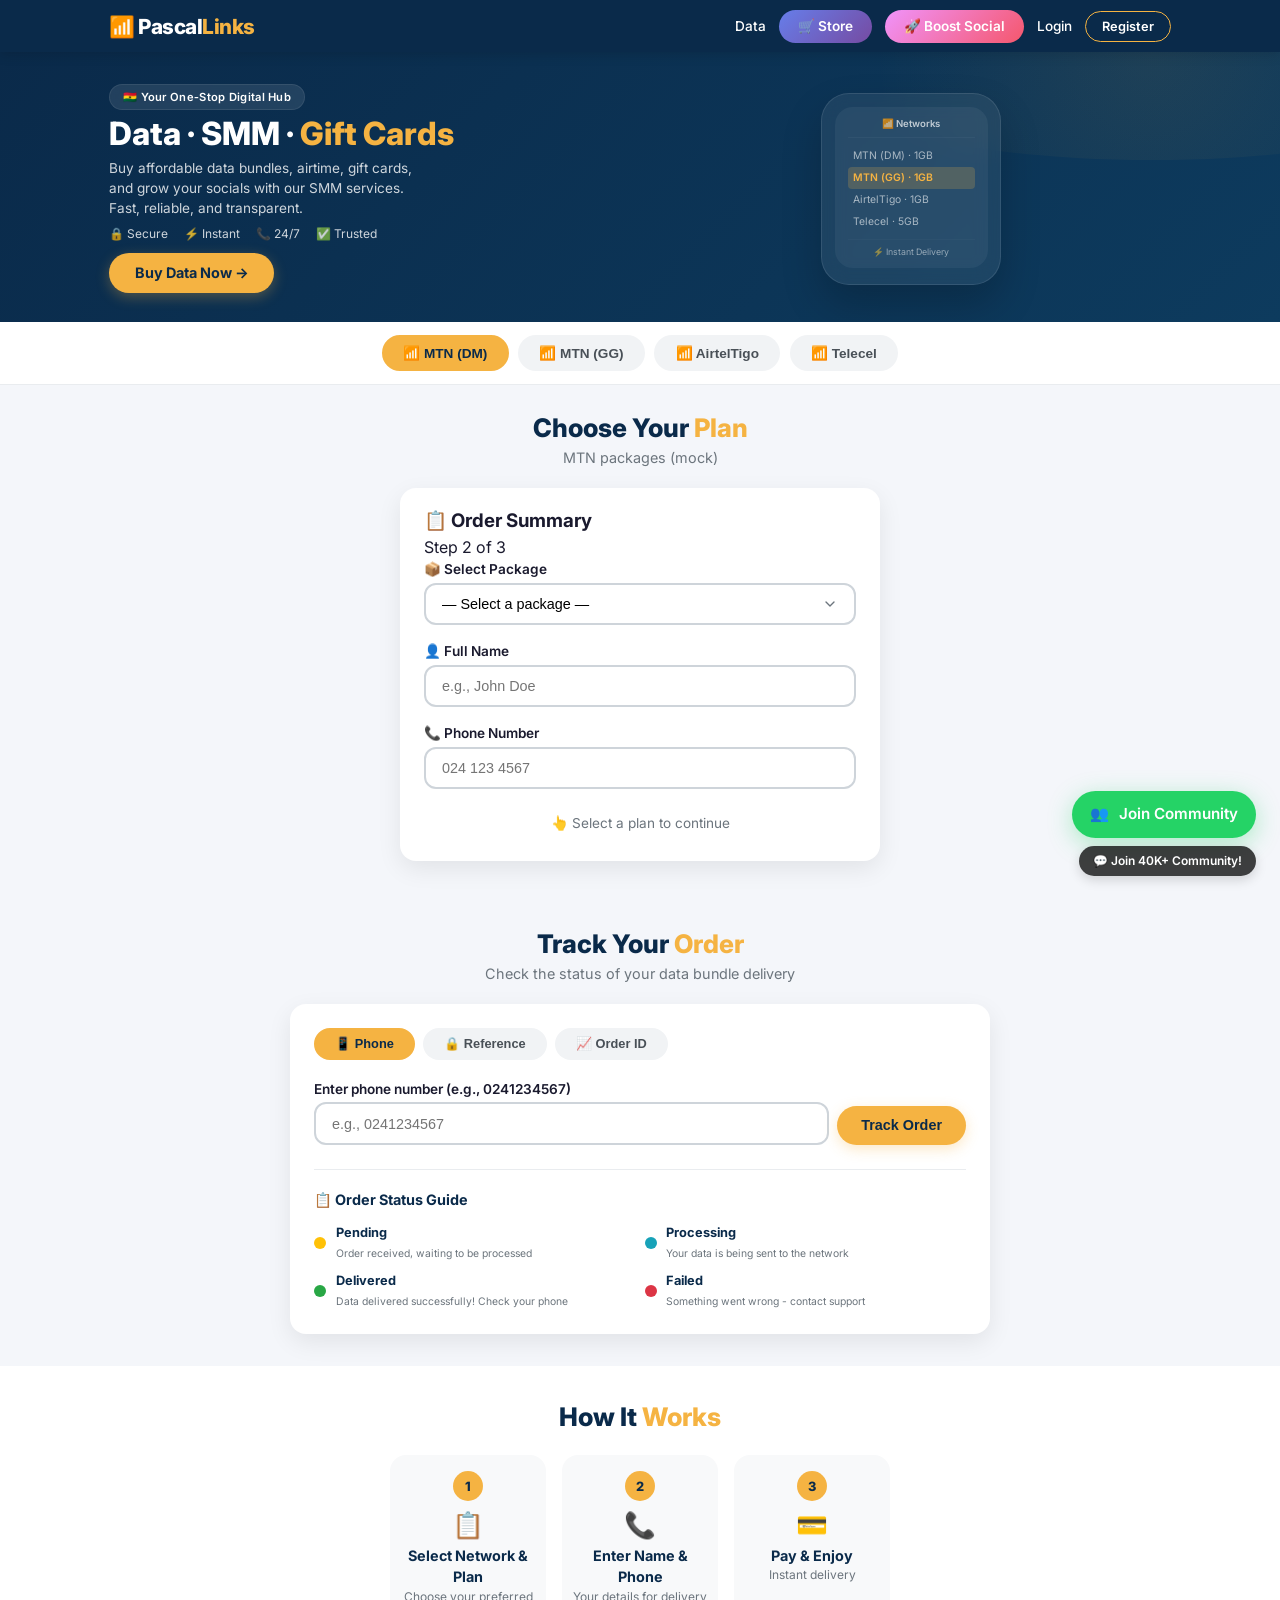
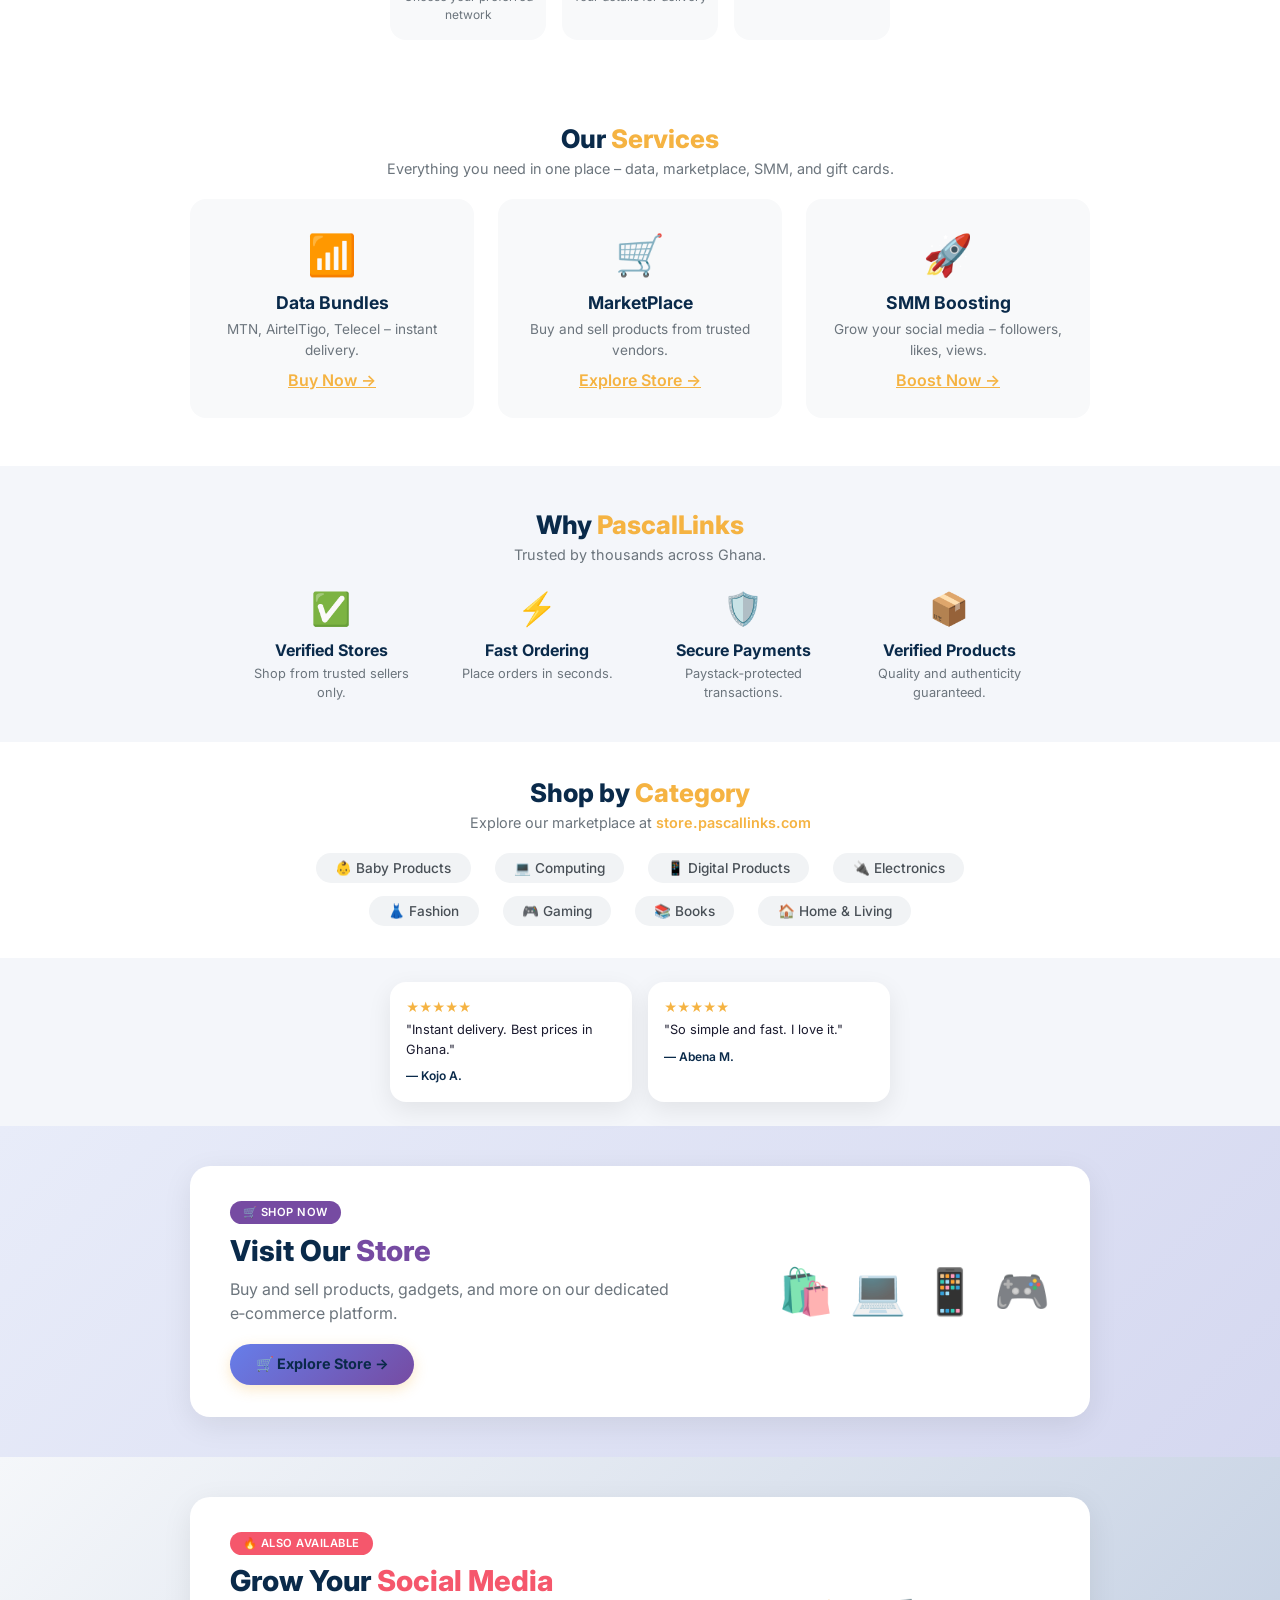
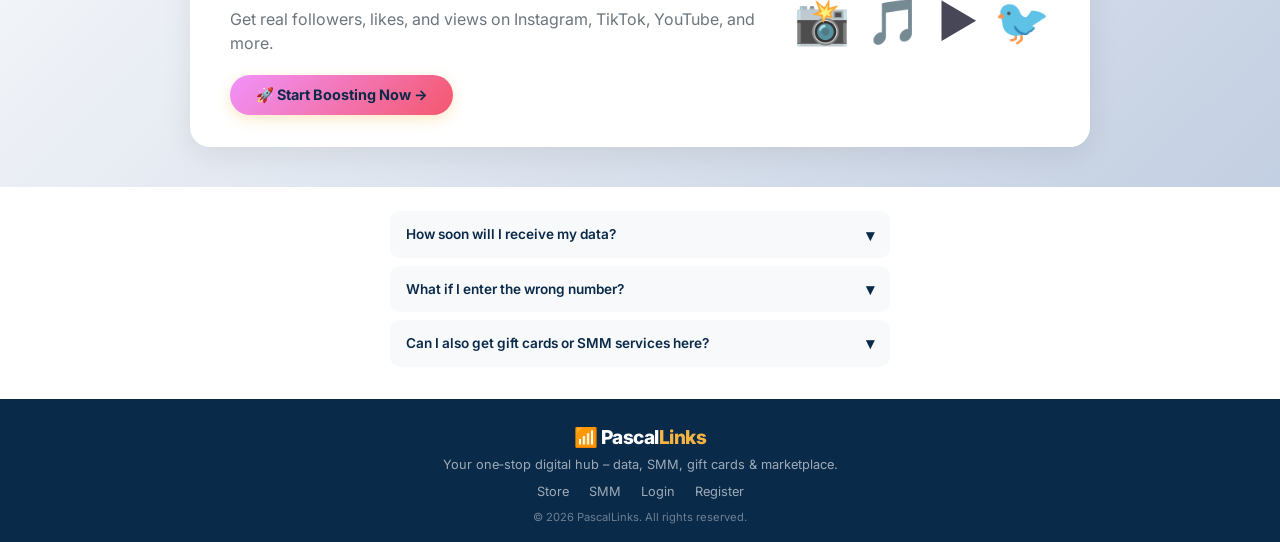
==== frontend/index.html @ ce339309 "Update WhatsApp button for community joining" ====
<!DOCTYPE html>
<html lang="en">
<head>
  <meta charset="UTF-8">
  <meta name="viewport" content="width=device-width, initial-scale=1.0, maximum-scale=1.0, user-scalable=yes">
  <title>PascalLinks – Data, SMM, Gift Cards & Marketplace</title>
  <link rel="preconnect" href="https://fonts.googleapis.com">
  <link rel="preconnect" href="https://fonts.gstatic.com" crossorigin>
  <link href="https://fonts.googleapis.com/css2?family=Inter:opsz,wght@14..32,400;14..32,500;14..32,600;14..32,700;14..32,800&display=swap" rel="stylesheet">
  <script src="https://js.paystack.co/v1/inline.js"></script>
  <link rel="stylesheet" href="css/style.css">
  <style>
    /* =============================================
       CUSTOM STYLES (including mobile optimizations)
       ============================================= */

    /* ---- Buttons ---- */
    .btn-store {
      background: linear-gradient(135deg, #667eea 0%, #764ba2 100%);
      color: #fff !important;
      padding: 0.4rem 1.2rem;
      border-radius: 30px;
      font-weight: 600;
      font-size: 0.85rem;
      transition: all 0.3s;
    }
    .btn-store:hover {
      transform: scale(1.05);
      box-shadow: 0 4px 15px rgba(118, 75, 162, 0.4);
    }
    .btn-boost {
      background: linear-gradient(135deg, #f093fb 0%, #f5576c 100%);
      color: #fff !important;
      padding: 0.4rem 1.2rem;
      border-radius: 30px;
      font-weight: 600;
      font-size: 0.85rem;
      transition: all 0.3s;
    }
    .btn-boost:hover {
      transform: scale(1.05);
      box-shadow: 0 4px 15px rgba(245, 87, 108, 0.4);
    }

    /* ---- Services ---- */
    .services-section {
      padding: 3rem 0;
      background: #fff;
    }
    .services-grid {
      display: grid;
      grid-template-columns: repeat(auto-fit, minmax(200px, 1fr));
      gap: 1.5rem;
      max-width: 900px;
      margin: 0 auto;
    }
    .service-card {
      background: #f8f9fa;
      border-radius: 16px;
      padding: 1.5rem 1rem;
      text-align: center;
      transition: all 0.3s;
      border: 2px solid transparent;
    }
    .service-card:hover {
      transform: translateY(-4px);
      border-color: var(--gold);
      background: #fff;
      box-shadow: 0 8px 24px rgba(0,0,0,0.06);
    }
    .service-card .icon {
      font-size: 2.5rem;
      margin-bottom: 0.3rem;
    }
    .service-card h4 {
      font-size: 1.1rem;
      color: var(--primary);
      margin-bottom: 0.2rem;
    }
    .service-card p {
      font-size: 0.85rem;
      color: #6c757d;
    }
    .service-card .btn-link {
      display: inline-block;
      margin-top: 0.5rem;
      font-weight: 600;
      color: var(--gold);
      text-decoration: underline;
    }

    /* ---- Trust ---- */
    .trust-section {
      padding: 2.5rem 0;
      background: var(--bg-light);
    }
    .trust-grid {
      display: grid;
      grid-template-columns: repeat(auto-fit, minmax(180px, 1fr));
      gap: 1.5rem;
      max-width: 800px;
      margin: 0 auto;
    }
    .trust-item {
      text-align: center;
    }
    .trust-item .icon {
      font-size: 2rem;
    }
    .trust-item h5 {
      font-size: 1rem;
      color: var(--primary);
      margin: 0.3rem 0 0.1rem;
    }
    .trust-item p {
      font-size: 0.8rem;
      color: #6c757d;
    }

    /* ---- Categories ---- */
    .categories-section {
      padding: 2rem 0;
      background: #fff;
    }
    .categories-grid {
      display: flex;
      flex-wrap: wrap;
      justify-content: center;
      gap: 0.8rem 1.5rem;
      max-width: 700px;
      margin: 0 auto;
    }
    .category-tag {
      background: #f1f3f5;
      padding: 0.3rem 1.2rem;
      border-radius: 30px;
      font-size: 0.85rem;
      font-weight: 500;
      color: #495057;
      transition: all 0.2s;
      cursor: default;
    }
    .category-tag:hover {
      background: var(--gold);
      color: var(--primary);
    }

    /* ---- Promo sections ---- */
    .promo-section {
      padding: 2.5rem 0;
    }
    .promo-card {
      display: flex;
      justify-content: space-between;
      align-items: center;
      background: #fff;
      border-radius: 20px;
      padding: 2rem 2.5rem;
      box-shadow: 0 8px 30px rgba(0,0,0,0.08);
      max-width: 900px;
      margin: 0 auto;
      flex-wrap: wrap;
      gap: 1.5rem;
    }
    .promo-content {
      flex: 1;
    }
    .promo-badge {
      display: inline-block;
      padding: 0.2rem 0.8rem;
      border-radius: 30px;
      font-size: 0.7rem;
      font-weight: 600;
      text-transform: uppercase;
      letter-spacing: 0.5px;
    }
    .promo-badge.store {
      background: #764ba2;
      color: #fff;
    }
    .promo-badge.boost {
      background: #f5576c;
      color: #fff;
    }
    .promo-content h2 {
      font-size: 1.8rem;
      font-weight: 800;
      color: var(--primary);
      margin: 0.3rem 0;
    }
    .promo-content h2 .store-color {
      color: #764ba2;
    }
    .promo-content h2 .boost-color {
      color: #f5576c;
    }
    .promo-content p {
      color: #6c757d;
      font-size: 1rem;
      margin-bottom: 1rem;
    }
    .promo-icons {
      display: flex;
      gap: 1rem;
      font-size: 2.8rem;
      opacity: 0.8;
    }
    .promo-section.store-bg {
      background: linear-gradient(135deg, #e8ecf9 0%, #d5d8f0 100%);
    }
    .promo-section.boost-bg {
      background: linear-gradient(135deg, #f5f7fa 0%, #c3cfe2 100%);
    }
    /* ===== FLOATING WHATSAPP BUTTON ===== */
.whatsapp-float {
  position: fixed;
  bottom: 24px;
  right: 24px;
  z-index: 9999;
  display: flex;
  flex-direction: column;
  align-items: flex-end;
  gap: 8px;
}

.whatsapp-btn {
  display: flex;
  align-items: center;
  gap: 10px;
  background: #25D366;
  color: #fff;
  padding: 12px 18px;
  border-radius: 50px;
  text-decoration: none;
  font-weight: 600;
  font-size: 0.95rem;
  box-shadow: 0 6px 24px rgba(37, 211, 102, 0.35);
  transition: all 0.3s ease;
  border: none;
  cursor: pointer;
  font-family: inherit;
}

.whatsapp-btn:hover {
  transform: scale(1.05);
  box-shadow: 0 8px 32px rgba(37, 211, 102, 0.5);
}

.whatsapp-btn .whatsapp-icon {
  display: flex;
  align-items: center;
  justify-content: center;
  flex-shrink: 0;
}

.whatsapp-label {
  white-space: nowrap;
}

/* Badge (the "Join 40K+ Community!" text) */
.whatsapp-badge {
  background: rgba(0, 0, 0, 0.75);
  backdrop-filter: blur(4px);
  color: #fff;
  font-size: 0.75rem;
  font-weight: 600;
  padding: 6px 14px;
  border-radius: 30px;
  box-shadow: 0 4px 12px rgba(0, 0, 0, 0.15);
  animation: pulse-badge 2s ease-in-out infinite;
  white-space: nowrap;
}

@keyframes pulse-badge {
  0%, 100% { transform: scale(1); }
  50% { transform: scale(1.05); }
}

/* ===== RESPONSIVE ===== */
@media (max-width: 600px) {
  .whatsapp-float {
    bottom: 16px;
    right: 16px;
    gap: 6px;
  }
  .whatsapp-btn {
    padding: 10px 14px;
    font-size: 0.85rem;
    gap: 6px;
  }
  .whatsapp-btn .whatsapp-icon svg {
    width: 22px;
    height: 22px;
  }
  .whatsapp-badge {
    font-size: 0.65rem;
    padding: 4px 10px;
  }
}

@media (max-width: 400px) {
  .whatsapp-btn .whatsapp-label {
    display: none;
  }
  .whatsapp-btn {
    padding: 12px;
    border-radius: 50%;
  }
  .whatsapp-btn .whatsapp-icon svg {
    width: 26px;
    height: 26px;
  }
}

    /* =============================================
       MOBILE OPTIMIZATIONS
       ============================================= */
    @media (max-width: 480px) {
      .site-header .logo { font-size: 1.1rem; }
      .nav-links { gap: 0.3rem; }
      .nav-links .nav-link { font-size: 0.7rem; padding: 0.2rem 0.5rem; }
      .btn-outline, .btn-store, .btn-boost { padding: 0.2rem 0.6rem; font-size: 0.65rem; }

      .hero { padding: 1.2rem 0 1rem; }
      .hero-left h1 { font-size: 1.6rem; }
      .tagline { font-size: 0.8rem; }
      .hero-trust { gap: 0.6rem; font-size: 0.65rem; flex-wrap: wrap; justify-content: center; }
      .btn-primary { padding: 0.4rem 1.2rem; font-size: 0.8rem; }
      .phone-mockup { width: 130px; padding: 0.4rem; }
      .phone-plan { font-size: 0.55rem; }

      .network-tab { font-size: 0.65rem; padding: 0.25rem 0.8rem; min-height: 40px; }

      .services-grid { grid-template-columns: 1fr 1fr; gap: 0.8rem; }
      .service-card { padding: 0.8rem 0.5rem; }
      .service-card .icon { font-size: 1.8rem; }
      .service-card h4 { font-size: 0.9rem; }
      .service-card p { font-size: 0.7rem; }
      .service-card .btn-link { font-size: 0.75rem; }

      .trust-grid { grid-template-columns: 1fr 1fr; gap: 0.8rem; }
      .trust-item .icon { font-size: 1.5rem; }
      .trust-item h5 { font-size: 0.8rem; }
      .trust-item p { font-size: 0.65rem; }

      .categories-grid { gap: 0.5rem 0.8rem; }
      .category-tag { font-size: 0.7rem; padding: 0.2rem 0.8rem; }

      .order-card { padding: 0.8rem; }
      .order-card-header h3 { font-size: 1rem; }
      .order-card-header .step-indicator { font-size: 0.6rem; padding: 0.1rem 0.6rem; }
      .plan-dropdown { font-size: 0.8rem; padding: 0.5rem 0.8rem; }
      .form-group label { font-size: 0.75rem; }
      .form-group input { font-size: 0.8rem; padding: 0.5rem 0.8rem; }
      .summary-row { font-size: 0.8rem; }
      .summary-row.total { font-size: 0.95rem; }
      .btn-large { padding: 0.6rem; font-size: 0.9rem; }

      .track-card { padding: 1rem; }
      .track-tab { font-size: 0.65rem; padding: 0.2rem 0.8rem; }
      .track-input-group input { font-size: 0.8rem; padding: 0.5rem 0.8rem; }
      .track-input-group .btn-primary { font-size: 0.8rem; padding: 0.5rem 1rem; }
      .track-order-item { padding: 0.6rem; }
      .track-order-item .order-plan { font-size: 0.8rem; }
      .track-order-item .order-detail { font-size: 0.7rem; }
      .track-order-item .order-status { font-size: 0.6rem; padding: 0.1rem 0.5rem; }
      .guide-item { font-size: 0.7rem; }
      .guide-item strong { font-size: 0.7rem; }
      .guide-item small { font-size: 0.6rem; }

      .steps-grid { grid-template-columns: 1fr 1fr 1fr; gap: 0.5rem; }
      .step-card { padding: 0.5rem 0.3rem; }
      .step-number { width: 24px; height: 24px; font-size: 0.6rem; }
      .step-icon { font-size: 1.2rem; }
      .step-card h4 { font-size: 0.7rem; }
      .step-card p { font-size: 0.6rem; }

      .testimonial-card { padding: 0.8rem; }
      .testimonial-card p { font-size: 0.75rem; }
      .testimonial-card cite { font-size: 0.7rem; }

      .faq-item summary { font-size: 0.8rem; }
      .faq-item p { font-size: 0.75rem; }

      .footer-brand .logo { font-size: 1rem; }
      .footer-brand p { font-size: 0.7rem; }
      .footer-copy { font-size: 0.6rem; }

      .section-header h2 { font-size: 1.3rem; }
      .section-header p { font-size: 0.8rem; }
      .promo-card { flex-direction: column; text-align: center; padding: 1.5rem; }
      .promo-content h2 { font-size: 1.4rem; }
      .promo-icons { font-size: 2rem; }
    }

    @media (max-width: 380px) {
      .nav-links .nav-link { font-size: 0.6rem; padding: 0.1rem 0.4rem; }
      .btn-outline, .btn-store, .btn-boost { font-size: 0.55rem; padding: 0.1rem 0.5rem; }
      .hero-left h1 { font-size: 1.3rem; }
      .phone-mockup { width: 110px; }
      .phone-plan { font-size: 0.45rem; }
      .services-grid { grid-template-columns: 1fr; gap: 0.6rem; }
      .trust-grid { grid-template-columns: 1fr; }
      .steps-grid { grid-template-columns: 1fr; }
    }
  </style>
</head>
<body>

  <!-- ===== HEADER ===== -->
  <header class="site-header">
    <div class="container header-inner">
      <a href="index.html" class="logo">📶 Pascal<span>Links</span></a>
      <nav class="nav-links">
        <a href="index.html" class="nav-link">Data</a>
        <a href="https://store.pascallinks.com" target="_blank" class="nav-link btn-store">🛒 Store</a>
        <a href="https://pascallinks.com" target="_blank" class="nav-link btn-boost">🚀 Boost Social</a>
        <a href="login.html" class="nav-link">Login</a>
        <a href="register.html" class="nav-link btn-outline">Register</a>
      </nav>
    </div>
  </header>

  <!-- ===== HERO ===== -->
  <section class="hero">
    <div class="container hero-inner">
      <div class="hero-left">
        <span class="hero-badge">🇬🇭 Your One‑Stop Digital Hub</span>
        <h1>Data · SMM · <span>Gift Cards</span></h1>
        <p class="tagline">Buy affordable data bundles, airtime, gift cards, and grow your socials with our SMM services. Fast, reliable, and transparent.</p>
        <div class="hero-trust">
          <span>🔒 Secure</span>
          <span>⚡ Instant</span>
          <span>📞 24/7</span>
          <span>✅ Trusted</span>
        </div>
        <a href="#purchase" class="btn-primary">Buy Data Now →</a>
      </div>
      <div class="hero-right">
        <div class="phone-mockup">
          <div class="phone-screen">
            <div class="phone-header">📶 Networks</div>
            <div class="phone-plans">
              <div class="phone-plan">MTN (DM) · 1GB</div>
              <div class="phone-plan active">MTN (GG) · 1GB</div>
              <div class="phone-plan">AirtelTigo · 1GB</div>
              <div class="phone-plan">Telecel · 5GB</div>
            </div>
            <div class="phone-footer">⚡ Instant Delivery</div>
          </div>
        </div>
      </div>
    </div>
  </section>

  <!-- ===== NETWORK TABS ===== -->
  <section class="network-section">
    <div class="container">
      <div class="network-tabs">
        <button class="network-tab active" data-network="mtn" data-provider="datamart">📶 MTN (DM)</button>
        <button class="network-tab" data-network="mtn" data-provider="gigsgrid">📶 MTN (GG)</button>
        <button class="network-tab" data-network="airtel_tigo" data-provider="datamart">📶 AirtelTigo</button>
        <button class="network-tab" data-network="telecel" data-provider="datamart">📶 Telecel</button>
      </div>
    </div>
  </section>

    <!-- ===== PURCHASE FLOW ===== -->
  <section class="purchase-section" id="purchase">
    <div class="container">
      <div class="section-header">
        <h2>Choose Your <span>Plan</span></h2>
        <p id="networkLabel">MTN packages</p>
      </div>

      <div class="order-card">
        <div class="order-card-header">
          <h3>📋 Order Summary</h3>
          <span class="step-indicator">Step 2 of 3</span>
        </div>

        <div class="form-group">
          <label for="planDropdown">📦 Select Package</label>
          <select id="planDropdown" class="plan-dropdown">
            <option value="">— Select a package —</option>
          </select>
        </div>

        <!-- Name field -->
        <div class="form-group">
          <label for="customerName">👤 Full Name</label>
          <input type="text" id="customerName" placeholder="e.g., John Doe" required>
        </div>

        <!-- Phone field -->
        <div class="form-group">
          <label for="phone">📞 Phone Number</label>
          <input type="tel" id="phone" placeholder="024 123 4567" required>
        </div>

        <!-- Order summary -->
        <div id="orderSummary" class="order-summary hidden">
          <div class="summary-row">
            <span>Network</span>
            <span id="summaryNetwork">—</span>
          </div>
          <div class="summary-row">
            <span>Provider</span>
            <span id="summaryProvider">—</span>
          </div>
          <div class="summary-row">
            <span>Plan</span>
            <span id="summaryPlan">—</span>
          </div>
          <div class="summary-row">
            <span>Name</span>
            <span id="summaryName">—</span>
          </div>
          <div class="summary-row">
            <span>Phone</span>
            <span id="summaryPhone">—</span>
          </div>
          <div class="summary-row total">
            <span>Total</span>
            <span id="summaryPrice">GHS 0.00</span>
          </div>
          <button id="buyNowBtn" class="btn-primary btn-large">💳 Buy Now</button>
        </div>
        <div id="orderPlaceholder" class="order-placeholder">
          <p>👆 Select a plan to continue</p>
        </div>
      </div>
    </div>
  </section>

  <!-- ===== TRACK ORDER ===== -->
  <section class="track-section" id="track">
    <div class="container">
      <div class="section-header">
        <h2>Track Your <span>Order</span></h2>
        <p>Check the status of your data bundle delivery</p>
      </div>
      <div class="track-card">
        <div class="track-tabs">
          <button class="track-tab active" data-search="phone">📱 Phone</button>
          <button class="track-tab" data-search="reference">🔒 Reference</button>
          <button class="track-tab" data-search="orderId">📈 Order ID</button>
        </div>
        <div class="track-form">
          <div class="form-group">
            <label for="trackInput" id="trackLabel">Enter phone number (e.g., 0241234567)</label>
            <div class="track-input-group">
              <input type="text" id="trackInput" placeholder="e.g., 0241234567" />
              <button id="trackBtn" class="btn-primary">Track Order</button>
            </div>
          </div>
        </div>
        <div id="trackResult" class="track-result hidden"></div>
        <div class="track-guide">
          <h4>📋 Order Status Guide</h4>
          <div class="guide-grid">
            <div class="guide-item">
              <span class="guide-dot pending"></span>
              <div>
                <strong>Pending</strong>
                <small>Order received, waiting to be processed</small>
              </div>
            </div>
            <div class="guide-item">
              <span class="guide-dot processing"></span>
              <div>
                <strong>Processing</strong>
                <small>Your data is being sent to the network</small>
              </div>
            </div>
            <div class="guide-item">
              <span class="guide-dot completed"></span>
              <div>
                <strong>Delivered</strong>
                <small>Data delivered successfully! Check your phone</small>
              </div>
            </div>
            <div class="guide-item">
              <span class="guide-dot failed"></span>
              <div>
                <strong>Failed</strong>
                <small>Something went wrong - contact support</small>
              </div>
            </div>
          </div>
        </div>
      </div>
    </div>
  </section>

  <!-- ===== HOW IT WORKS ===== -->
  <section class="how-it-works" id="how-it-works">
    <div class="container">
      <div class="section-header">
        <h2>How It <span>Works</span></h2>
      </div>
      <div class="steps-grid">
        <div class="step-card">
          <div class="step-number">1</div>
          <div class="step-icon">📋</div>
          <h4>Select Network &amp; Plan</h4>
          <p>Choose your preferred network</p>
        </div>
        <div class="step-card">
          <div class="step-number">2</div>
          <div class="step-icon">📞</div>
          <h4>Enter Name &amp; Phone</h4>
          <p>Your details for delivery</p>
        </div>
        <div class="step-card">
          <div class="step-number">3</div>
          <div class="step-icon">💳</div>
          <h4>Pay &amp; Enjoy</h4>
          <p>Instant delivery</p>
        </div>
      </div>
    </div>
  </section>

  <!-- ===== SERVICES ===== -->
  <section class="services-section">
    <div class="container">
      <div class="section-header">
        <h2>Our <span>Services</span></h2>
        <p>Everything you need in one place – data, marketplace, SMM, and gift cards.</p>
      </div>
      <div class="services-grid">
        <!-- Data Bundles -->
        <div class="service-card">
          <div class="icon">📶</div>
          <h4>Data Bundles</h4>
          <p>MTN, AirtelTigo, Telecel – instant delivery.</p>
          <a href="#purchase" class="btn-link">Buy Now →</a>
        </div>
        <!-- Marketplace (Store) -->
        <div class="service-card">
          <div class="icon">🛒</div>
          <h4>MarketPlace</h4>
          <p>Buy and sell products from trusted vendors.</p>
          <a href="https://store.pascallinks.com" target="_blank" class="btn-link">Explore Store →</a>
        </div>
        <!-- SMM Boosting -->
        <div class="service-card">
          <div class="icon">🚀</div>
          <h4>SMM Boosting</h4>
          <p>Grow your social media – followers, likes, views.</p>
          <a href="https://pascallinks.com" target="_blank" class="btn-link">Boost Now →</a>
        </div>
      </div>
    </div>
  </section>

  
  <!-- ===== TRUST / VERIFIED BADGES ===== -->
  <section class="trust-section">
    <div class="container">
      <div class="section-header">
        <h2>Why <span>PascalLinks</span></h2>
        <p>Trusted by thousands across Ghana.</p>
      </div>
      <div class="trust-grid">
        <div class="trust-item">
          <div class="icon">✅</div>
          <h5>Verified Stores</h5>
          <p>Shop from trusted sellers only.</p>
        </div>
        <div class="trust-item">
          <div class="icon">⚡</div>
          <h5>Fast Ordering</h5>
          <p>Place orders in seconds.</p>
        </div>
        <div class="trust-item">
          <div class="icon">🛡️</div>
          <h5>Secure Payments</h5>
          <p>Paystack‑protected transactions.</p>
        </div>
        <div class="trust-item">
          <div class="icon">📦</div>
          <h5>Verified Products</h5>
          <p>Quality and authenticity guaranteed.</p>
        </div>
      </div>
    </div>
  </section>

  <!-- ===== SHOP BY CATEGORY ===== -->
  <section class="categories-section">
    <div class="container">
      <div class="section-header">
        <h2>Shop by <span>Category</span></h2>
        <p>Explore our marketplace at <a href="https://store.pascallinks.com" target="_blank" style="color:var(--gold);font-weight:600;">store.pascallinks.com</a></p>
      </div>
      <div class="categories-grid">
        <span class="category-tag">👶 Baby Products</span>
        <span class="category-tag">💻 Computing</span>
        <span class="category-tag">📱 Digital Products</span>
        <span class="category-tag">🔌 Electronics</span>
        <span class="category-tag">👗 Fashion</span>
        <span class="category-tag">🎮 Gaming</span>
        <span class="category-tag">📚 Books</span>
        <span class="category-tag">🏠 Home &amp; Living</span>
      </div>
    </div>
  </section>
  
  <!-- ===== TESTIMONIALS ===== -->
  <section class="testimonials">
    <div class="container">
      <div class="testimonial-grid">
        <blockquote class="testimonial-card">
          <div class="stars">★★★★★</div>
          <p>"Instant delivery. Best prices in Ghana."</p>
          <cite>— Kojo A.</cite>
        </blockquote>
        <blockquote class="testimonial-card">
          <div class="stars">★★★★★</div>
          <p>"So simple and fast. I love it."</p>
          <cite>— Abena M.</cite>
        </blockquote>
      </div>
    </div>
  </section>

  <!-- ===== STORE PROMO ===== -->
  <section class="promo-section store-bg">
    <div class="container">
      <div class="promo-card">
        <div class="promo-content">
          <span class="promo-badge store">🛒 Shop Now</span>
          <h2>Visit Our <span class="store-color">Store</span></h2>
          <p>Buy and sell products, gadgets, and more on our dedicated e‑commerce platform.</p>
          <a href="https://store.pascallinks.com" target="_blank" class="btn-primary" style="background: linear-gradient(135deg, #667eea 0%, #764ba2 100%);">
            🛒 Explore Store →
          </a>
        </div>
        <div class="promo-icons">
          <span>🛍️</span>
          <span>💻</span>
          <span>📱</span>
          <span>🎮</span>
        </div>
      </div>
    </div>
  </section>

  <!-- ===== BOOST PROMO ===== -->
  <section class="promo-section boost-bg">
    <div class="container">
      <div class="promo-card">
        <div class="promo-content">
          <span class="promo-badge boost">🔥 Also Available</span>
          <h2>Grow Your <span class="boost-color">Social Media</span></h2>
          <p>Get real followers, likes, and views on Instagram, TikTok, YouTube, and more.</p>
          <a href="https://pascallinks.com" target="_blank" class="btn-primary" style="background: linear-gradient(135deg, #f093fb 0%, #f5576c 100%);">
            🚀 Start Boosting Now →
          </a>
        </div>
        <div class="promo-icons">
          <span>📸</span>
          <span>🎵</span>
          <span>▶️</span>
          <span>🐦</span>
        </div>
      </div>
    </div>
  </section>

  <!-- ===== FAQ ===== -->
  <section class="faq">
    <div class="container">
      <div class="faq-list">
        <details class="faq-item">
          <summary>How soon will I receive my data?</summary>
          <p>Instant. Within 1 minute after payment.</p>
        </details>
        <details class="faq-item">
          <summary>What if I enter the wrong number?</summary>
          <p>Please double-check. We cannot reverse delivery.</p>
        </details>
        <details class="faq-item">
          <summary>Can I also get gift cards or SMM services here?</summary>
          <p>Yes! Visit our <a href="https://store.pascallinks.com" target="_blank" style="color:var(--gold);font-weight:600;">Store</a> for gift cards and marketplace, or <a href="https://pascallinks.com" target="_blank" style="color:var(--gold);font-weight:600;">Boost Social</a> for social media growth.</p>
        </details>
      </div>
    </div>
  </section>

  <!-- ===== FOOTER ===== -->
  <footer class="site-footer">
    <div class="container footer-inner">
      <div class="footer-brand">
        <span class="logo">📶 Pascal<span>Links</span></span>
        <p>Your one‑stop digital hub – data, SMM, gift cards &amp; marketplace.</p>
        <div style="margin-top:0.5rem;font-size:0.8rem;opacity:0.6;">
          <a href="https://store.pascallinks.com" target="_blank" style="color:inherit;margin:0 0.5rem;">Store</a>
          <a href="https://pascallinks.com" target="_blank" style="color:inherit;margin:0 0.5rem;">SMM</a>
          <a href="login.html" style="color:inherit;margin:0 0.5rem;">Login</a>
          <a href="register.html" style="color:inherit;margin:0 0.5rem;">Register</a>
        </div>
      </div>
      <div class="footer-copy">
        &copy; 2026 PascalLinks. All rights reserved.
      </div>
    </div>
  </footer>

  <!-- Scripts -->
  <script src="js/api.js"></script>
  <script src="js/app.js"></script>
  <!-- ===== FLOATING WHATSAPP BUTTON ===== -->
<div class="whatsapp-float">
  <!-- Join Group button (only) -->
  <a href="https://chat.whatsapp.com/DmkYFOTFLViHPMo76TnI78" 
     target="_blank" 
     rel="noopener noreferrer" 
     class="whatsapp-btn" 
     aria-label="Join WhatsApp Community">
    <span class="whatsapp-icon">👥</span>
    <span class="whatsapp-label">Join Community</span>
  </a>
  <div class="whatsapp-badge">💬 Join 40K+ Community!</div>
</div>

</body>
</html>
---- frontend/css/style.css ----
/* ===== RESET & BASE ===== */
* {
  margin: 0;
  padding: 0;
  box-sizing: border-box;
}
:root {
  --primary: #0a2a4a;
  --primary-light: #1a3a5a;
  --gold: #f5b342;
  --gold-light: #ffd966;
  --text-light: #ffffff;
  --text-dark: #1a1a2e;
  --bg-light: #f4f6fa;
  --shadow: 0 8px 24px rgba(0,0,0,0.08);
  --radius: 16px;
  --transition: all 0.3s ease;
}
html { scroll-behavior: smooth; }
body {
  font-family: 'Inter', -apple-system, BlinkMacSystemFont, sans-serif;
  background: var(--bg-light);
  color: var(--text-dark);
  line-height: 1.5;
}
.container {
  max-width: 1100px;
  margin: 0 auto;
  padding: 0 1.2rem;
}
a { text-decoration: none; color: inherit; }

/* ===== HEADER ===== */
.site-header {
  background: var(--primary);
  padding: 0.6rem 0;
  position: sticky;
  top: 0;
  z-index: 100;
  box-shadow: 0 2px 12px rgba(0,0,0,0.15);
}
.header-inner {
  display: flex;
  justify-content: space-between;
  align-items: center;
}
.logo {
  font-size: 1.3rem;
  font-weight: 800;
  color: #fff;
  letter-spacing: -0.5px;
}
.logo span { color: var(--gold); }
.nav-links {
  display: flex;
  gap: 0.8rem;
  align-items: center;
}
.nav-link {
  color: #fff;
  font-weight: 500;
  font-size: 0.85rem;
  transition: var(--transition);
}
.nav-link:hover { color: var(--gold-light); }
.btn-outline {
  border: 1.5px solid var(--gold);
  padding: 0.3rem 1rem;
  border-radius: 30px;
  font-weight: 600;
  font-size: 0.8rem;
}
.btn-outline:hover {
  background: var(--gold);
  color: var(--primary);
}

/* ===== HERO ===== */
.hero {
  background: linear-gradient(135deg, var(--primary) 0%, #0d3b5e 100%);
  color: #fff;
  padding: 2rem 0 1.8rem;
  position: relative;
  overflow: hidden;
}
.hero::after {
  content: '';
  position: absolute;
  top: -40%;
  right: -20%;
  width: 60%;
  height: 80%;
  background: radial-gradient(circle, rgba(245,179,66,0.08) 0%, transparent 70%);
  border-radius: 50%;
  pointer-events: none;
}
.hero-inner {
  display: grid;
  grid-template-columns: 1fr 1fr;
  gap: 1.5rem;
  align-items: center;
  position: relative;
  z-index: 2;
}
.hero-left {
  display: flex;
  flex-direction: column;
  gap: 0.4rem;
}
.hero-badge {
  display: inline-block;
  background: rgba(255,255,255,0.1);
  backdrop-filter: blur(4px);
  padding: 0.2rem 0.8rem;
  border-radius: 30px;
  font-size: 0.7rem;
  font-weight: 600;
  letter-spacing: 0.3px;
  width: fit-content;
  border: 1px solid rgba(255,255,255,0.08);
}
.hero-left h1 {
  font-size: 2rem;
  font-weight: 800;
  line-height: 1.1;
}
.hero-left h1 span { color: var(--gold); }
.tagline {
  font-size: 0.85rem;
  opacity: 0.8;
  max-width: 320px;
}
.hero-trust {
  display: flex;
  gap: 1rem;
  font-size: 0.75rem;
  opacity: 0.8;
}
.hero-trust span {
  display: flex;
  align-items: center;
  gap: 0.3rem;
}
.btn-primary {
  display: inline-block;
  background: var(--gold);
  color: var(--primary);
  padding: 0.6rem 1.6rem;
  border-radius: 50px;
  font-weight: 700;
  font-size: 0.9rem;
  border: none;
  cursor: pointer;
  transition: var(--transition);
  box-shadow: 0 4px 14px rgba(245,179,66,0.3);
  width: fit-content;
  margin-top: 0.2rem;
}
.btn-primary:hover {
  transform: translateY(-2px);
  background: var(--gold-light);
}
.hero-right {
  display: flex;
  justify-content: center;
  align-items: center;
}
.phone-mockup {
  background: rgba(255,255,255,0.07);
  backdrop-filter: blur(12px);
  border: 1px solid rgba(255,255,255,0.1);
  border-radius: 28px;
  padding: 0.8rem 0.8rem 1rem;
  width: 180px;
  box-shadow: 0 20px 40px rgba(0,0,0,0.2);
}
.phone-screen {
  background: rgba(255,255,255,0.05);
  border-radius: 18px;
  padding: 0.6rem 0.8rem;
}
.phone-header {
  font-size: 0.6rem;
  font-weight: 600;
  text-align: center;
  opacity: 0.7;
  padding-bottom: 0.4rem;
  border-bottom: 1px solid rgba(255,255,255,0.05);
}
.phone-plans {
  padding: 0.4rem 0;
}
.phone-plan {
  font-size: 0.65rem;
  padding: 0.2rem 0.3rem;
  border-radius: 4px;
  opacity: 0.6;
  transition: var(--transition);
}
.phone-plan.active {
  background: rgba(245,179,66,0.2);
  opacity: 1;
  color: var(--gold);
  font-weight: 600;
}
.phone-footer {
  text-align: center;
  font-size: 0.55rem;
  opacity: 0.5;
  padding-top: 0.3rem;
  border-top: 1px solid rgba(255,255,255,0.05);
}

/* ===== NETWORK TABS ===== */
.network-section {
  background: #fff;
  padding: 0.8rem 0;
  border-bottom: 1px solid #e9ecef;
}
.network-tabs {
  display: flex;
  justify-content: center;
  gap: 0.6rem;
  flex-wrap: wrap;
}
.network-tab {
  background: #f1f3f5;
  border: 2px solid transparent;
  padding: 0.5rem 1.2rem;
  border-radius: 30px;
  font-weight: 600;
  font-size: 0.85rem;
  cursor: pointer;
  transition: all 0.2s;
  color: #495057;
}
.network-tab:hover {
  background: #e9ecef;
}
.network-tab.active {
  background: var(--gold);
  border-color: var(--gold);
  color: var(--primary);
}

/* ===== PURCHASE ===== */
.purchase-section {
  padding: 1.5rem 0 2rem;
}
.section-header {
  text-align: center;
  margin-bottom: 1.2rem;
}
.section-header h2 {
  font-size: 1.6rem;
  font-weight: 800;
  color: var(--primary);
}
.section-header h2 span { color: var(--gold); }
.section-header p {
  color: #6c757d;
  font-size: 0.9rem;
}
.order-card {
  background: #fff;
  border-radius: var(--radius);
  box-shadow: var(--shadow);
  padding: 1.2rem 1.5rem;
  max-width: 480px;
  margin: 0 auto;
}
.form-group {
  margin-bottom: 1rem;
}
.form-group label {
  display: block;
  font-weight: 600;
  font-size: 0.85rem;
  margin-bottom: 0.2rem;
}
.plan-dropdown {
  width: 100%;
  padding: 0.7rem 1rem;
  font-size: 0.9rem;
  font-weight: 500;
  border: 2px solid #ced4da;
  border-radius: 12px;
  background: #fff url("data:image/svg+xml,%3Csvg xmlns='http://www.w3.org/2000/svg' width='14' height='14' viewBox='0 0 24 24' fill='none' stroke='%236c757d' stroke-width='2' stroke-linecap='round' stroke-linejoin='round'%3E%3Cpolyline points='6 9 12 15 18 9'%3E%3C/polyline%3E%3C/svg%3E") no-repeat right 1rem center;
  background-size: 1rem;
  appearance: none;
  cursor: pointer;
  transition: border-color 0.2s;
}
.plan-dropdown:focus {
  border-color: var(--gold);
  outline: none;
  box-shadow: 0 0 0 3px rgba(245,179,66,0.15);
}
.form-group input {
  width: 100%;
  padding: 0.7rem 1rem;
  border: 2px solid #ced4da;
  border-radius: 12px;
  font-size: 0.9rem;
  transition: var(--transition);
}
.form-group input:focus {
  border-color: var(--gold);
  outline: none;
  box-shadow: 0 0 0 3px rgba(245,179,66,0.15);
}
.order-summary {
  margin-top: 1rem;
  border-top: 1px solid #e9ecef;
  padding-top: 0.8rem;
}
.order-summary.hidden { display: none; }
.summary-row {
  display: flex;
  justify-content: space-between;
  padding: 0.2rem 0;
  font-size: 0.9rem;
}
.summary-row.total {
  font-weight: 700;
  font-size: 1.1rem;
  border-top: 2px solid var(--gold);
  margin-top: 0.3rem;
  padding-top: 0.5rem;
}
.btn-large {
  width: 100%;
  padding: 0.7rem;
  font-size: 1rem;
  margin-top: 0.5rem;
}
.order-placeholder {
  text-align: center;
  color: #6c757d;
  font-size: 0.85rem;
  padding: 0.5rem 0;
}

/* ===== TRACK ORDER ===== */
.track-section {
  padding: 2rem 0;
  background: var(--bg-light);
}
.track-card {
  background: #fff;
  border-radius: var(--radius);
  box-shadow: var(--shadow);
  padding: 1.5rem;
  max-width: 700px;
  margin: 0 auto;
}
.track-tabs {
  display: flex;
  gap: 0.5rem;
  margin-bottom: 1.2rem;
  flex-wrap: wrap;
}
.track-tab {
  background: #f1f3f5;
  border: 2px solid transparent;
  padding: 0.4rem 1.2rem;
  border-radius: 30px;
  font-weight: 600;
  font-size: 0.8rem;
  cursor: pointer;
  transition: all 0.2s;
  color: #495057;
}
.track-tab:hover {
  background: #e9ecef;
}
.track-tab.active {
  background: var(--gold);
  border-color: var(--gold);
  color: var(--primary);
}
.track-input-group {
  display: flex;
  gap: 0.5rem;
}
.track-input-group input {
  flex: 1;
  padding: 0.7rem 1rem;
  border: 2px solid #ced4da;
  border-radius: 12px;
  font-size: 0.9rem;
  transition: border 0.2s;
}
.track-input-group input:focus {
  border-color: var(--gold);
  outline: none;
  box-shadow: 0 0 0 3px rgba(245,179,66,0.15);
}
.track-input-group .btn-primary {
  padding: 0.7rem 1.5rem;
  font-size: 0.9rem;
  white-space: nowrap;
}
.track-result {
  margin-top: 1.5rem;
  border-top: 1px solid #e9ecef;
  padding-top: 1.5rem;
}
.track-result.hidden { display: none; }
.track-result .no-orders {
  text-align: center;
  color: #6c757d;
  padding: 1rem 0;
}
.track-order-item {
  background: #f8f9fa;
  border-radius: 12px;
  padding: 1rem;
  margin-bottom: 0.8rem;
  display: flex;
  justify-content: space-between;
  align-items: center;
  flex-wrap: wrap;
  gap: 0.5rem;
  transition: all 0.2s;
}
.track-order-item:hover {
  background: #f1f3f5;
}
.track-order-item .order-info {
  display: flex;
  flex-direction: column;
  gap: 0.2rem;
}
.track-order-item .order-info .order-plan {
  font-weight: 600;
  color: var(--primary);
}
.track-order-item .order-info .order-detail {
  font-size: 0.8rem;
  color: #6c757d;
}
.track-order-item .order-status {
  font-size: 0.75rem;
  font-weight: 600;
  padding: 0.2rem 0.8rem;
  border-radius: 30px;
  text-transform: capitalize;
}
.track-guide {
  margin-top: 1.5rem;
  border-top: 1px solid #e9ecef;
  padding-top: 1.2rem;
}
.track-guide h4 {
  font-size: 0.9rem;
  color: var(--primary);
  margin-bottom: 0.8rem;
}
.guide-grid {
  display: grid;
  grid-template-columns: 1fr 1fr;
  gap: 0.6rem;
}
.guide-item {
  display: flex;
  align-items: center;
  gap: 0.6rem;
  font-size: 0.8rem;
}
.guide-item strong {
  display: block;
  font-size: 0.8rem;
  color: var(--primary);
}
.guide-item small {
  font-size: 0.65rem;
  color: #6c757d;
}
.guide-dot {
  width: 12px;
  height: 12px;
  border-radius: 50%;
  flex-shrink: 0;
}
.guide-dot.pending { background: #ffc107; }
.guide-dot.processing { background: #17a2b8; }
.guide-dot.completed { background: #28a745; }
.guide-dot.failed { background: #dc3545; }

/* ===== HOW IT WORKS ===== */
.how-it-works {
  padding: 2rem 0;
  background: #fff;
}
.steps-grid {
  display: grid;
  grid-template-columns: repeat(3, 1fr);
  gap: 1rem;
  max-width: 500px;
  margin: 0 auto;
}
.step-card {
  text-align: center;
  padding: 1rem 0.5rem;
  border-radius: var(--radius);
  background: #f8f9fa;
  transition: var(--transition);
}
.step-card:hover {
  background: #fff;
  box-shadow: var(--shadow);
}
.step-number {
  width: 30px;
  height: 30px;
  background: var(--gold);
  color: var(--primary);
  border-radius: 50%;
  display: flex;
  align-items: center;
  justify-content: center;
  font-weight: 800;
  font-size: 0.8rem;
  margin: 0 auto 0.3rem;
}
.step-icon { font-size: 1.6rem; }
.step-card h4 {
  font-size: 0.9rem;
  color: var(--primary);
}
.step-card p {
  color: #6c757d;
  font-size: 0.75rem;
}

/* ===== TESTIMONIALS ===== */
.testimonials {
  padding: 1.5rem 0;
  background: var(--bg-light);
}
.testimonial-grid {
  display: grid;
  grid-template-columns: 1fr 1fr;
  gap: 1rem;
  max-width: 500px;
  margin: 0 auto;
}
.testimonial-card {
  background: #fff;
  padding: 1rem;
  border-radius: var(--radius);
  box-shadow: var(--shadow);
}
.testimonial-card .stars {
  color: var(--gold);
  font-size: 0.8rem;
}
.testimonial-card p {
  font-size: 0.8rem;
  margin: 0.2rem 0;
}
.testimonial-card cite {
  font-weight: 600;
  color: var(--primary);
  font-style: normal;
  font-size: 0.75rem;
}

/* ===== FAQ ===== */
.faq {
  padding: 1.5rem 0;
  background: #fff;
}
.faq-list {
  max-width: 500px;
  margin: 0 auto;
}
.faq-item {
  background: #f8f9fa;
  border-radius: 10px;
  margin-bottom: 0.5rem;
  padding: 0.3rem 1rem;
}
.faq-item summary {
  font-weight: 600;
  color: var(--primary);
  cursor: pointer;
  padding: 0.4rem 0;
  font-size: 0.85rem;
  list-style: none;
  display: flex;
  justify-content: space-between;
  align-items: center;
}
.faq-item summary::after {
  content: '▾';
  font-size: 1rem;
  transition: var(--transition);
}
.faq-item[open] summary::after {
  transform: rotate(180deg);
}
.faq-item p {
  padding: 0.2rem 0 0.5rem;
  color: #495057;
  font-size: 0.8rem;
}

/* ===== FOOTER ===== */
.site-footer {
  background: var(--primary);
  color: #fff;
  padding: 1.5rem 0 1rem;
}
.footer-inner {
  text-align: center;
}
.footer-brand .logo {
  font-size: 1.2rem;
}
.footer-brand p {
  opacity: 0.6;
  font-size: 0.8rem;
  margin-top: 0.2rem;
}
.footer-copy {
  font-size: 0.7rem;
  opacity: 0.4;
  margin-top: 0.5rem;
}

/* ===== RESPONSIVE ===== */
@media (max-width: 768px) {
  .hero-inner {
    grid-template-columns: 1fr;
    gap: 1rem;
    text-align: center;
  }
  .hero-left h1 { font-size: 1.6rem; }
  .hero-left { align-items: center; }
  .tagline { max-width: 100%; }
  .hero-trust { justify-content: center; font-size: 0.7rem; }
  .btn-primary { margin: 0 auto; }
  .hero-right { margin-top: 0.5rem; }
  .phone-mockup { width: 160px; }
  .steps-grid { grid-template-columns: repeat(3, 1fr); gap: 0.5rem; }
  .testimonial-grid { grid-template-columns: 1fr; }
  .order-card { padding: 1rem; }
  .section-header h2 { font-size: 1.3rem; }
  .track-input-group {
    flex-direction: column;
  }
  .track-input-group .btn-primary {
    width: 100%;
    justify-content: center;
  }
  .guide-grid {
    grid-template-columns: 1fr;
  }
  .track-order-item {
    flex-direction: column;
    align-items: flex-start;
  }
  .track-tabs {
    justify-content: center;
  }
  .track-tab {
    font-size: 0.7rem;
    padding: 0.3rem 0.8rem;
  }
}
@media (max-width: 480px) {
  .hero {
    padding: 1.2rem 0 1.2rem;
  }
  .hero-left h1 { font-size: 1.4rem; }
  .hero-badge { font-size: 0.6rem; padding: 0.15rem 0.6rem; }
  .tagline { font-size: 0.75rem; }
  .hero-trust { font-size: 0.65rem; gap: 0.6rem; }
  .btn-primary { padding: 0.4rem 1.2rem; font-size: 0.8rem; }
  .phone-mockup { width: 140px; padding: 0.5rem; }
  .phone-plan { font-size: 0.55rem; }
  .order-card { padding: 0.8rem; }
  .plan-dropdown { font-size: 0.8rem; padding: 0.5rem 0.8rem; }
  .form-group input { font-size: 0.8rem; padding: 0.5rem 0.8rem; }
  .summary-row { font-size: 0.8rem; }
  .step-card { padding: 0.6rem 0.3rem; }
  .step-card h4 { font-size: 0.75rem; }
  .step-card p { font-size: 0.65rem; }
  .step-number { width: 24px; height: 24px; font-size: 0.65rem; }
  .step-icon { font-size: 1.2rem; }
  .network-tab {
    font-size: 0.75rem;
    padding: 0.3rem 1rem;
  }
  /* =============================================
   MOBILE OPTIMIZATIONS – PascalLinks
   ============================================= */

/* --- Small phones (up to 480px) --- */
@media (max-width: 480px) {
  /* Header – compact */
  .site-header .logo {
    font-size: 1.1rem;
  }
  .nav-links {
    gap: 0.3rem;
  }
  .nav-links .nav-link {
    font-size: 0.7rem;
    padding: 0.2rem 0.5rem;
  }
  .btn-outline {
    padding: 0.2rem 0.6rem;
    font-size: 0.65rem;
  }
  .btn-store,
  .btn-boost {
    padding: 0.2rem 0.6rem;
    font-size: 0.65rem;
  }

  /* Hero */
  .hero {
    padding: 1.2rem 0 1rem;
  }
  .hero-left h1 {
    font-size: 1.6rem;
  }
  .tagline {
    font-size: 0.8rem;
  }
  .hero-trust {
    gap: 0.6rem;
    font-size: 0.65rem;
    flex-wrap: wrap;
    justify-content: center;
  }
  .btn-primary {
    padding: 0.4rem 1.2rem;
    font-size: 0.8rem;
  }
  .phone-mockup {
    width: 130px;
    padding: 0.4rem;
  }
  .phone-plan {
    font-size: 0.55rem;
  }

  /* Network tabs */
  .network-tab {
    font-size: 0.65rem;
    padding: 0.25rem 0.8rem;
  }

  /* Services section */
  .services-grid {
    grid-template-columns: 1fr 1fr;
    gap: 0.8rem;
  }
  .service-card {
    padding: 0.8rem 0.5rem;
  }
  .service-card .icon {
    font-size: 1.8rem;
  }
  .service-card h4 {
    font-size: 0.9rem;
  }
  .service-card p {
    font-size: 0.7rem;
  }
  .service-card .btn-link {
    font-size: 0.75rem;
  }

  /* Trust / categories */
  .trust-grid {
    grid-template-columns: 1fr 1fr;
    gap: 0.8rem;
  }
  .trust-item .icon {
    font-size: 1.5rem;
  }
  .trust-item h5 {
    font-size: 0.8rem;
  }
  .trust-item p {
    font-size: 0.65rem;
  }
  .categories-grid {
    gap: 0.5rem 0.8rem;
  }
  .category-tag {
    font-size: 0.7rem;
    padding: 0.2rem 0.8rem;
  }

  /* Purchase card */
  .order-card {
    padding: 0.8rem;
  }
  .order-card-header h3 {
    font-size: 1rem;
  }
  .order-card-header .step-indicator {
    font-size: 0.6rem;
    padding: 0.1rem 0.6rem;
  }
  .plan-dropdown {
    font-size: 0.8rem;
    padding: 0.5rem 0.8rem;
  }
  .form-group label {
    font-size: 0.75rem;
  }
  .form-group input {
    font-size: 0.8rem;
    padding: 0.5rem 0.8rem;
  }
  .summary-row {
    font-size: 0.8rem;
  }
  .summary-row.total {
    font-size: 0.95rem;
  }
  .btn-large {
    padding: 0.6rem;
    font-size: 0.9rem;
  }

  /* Track order */
  .track-card {
    padding: 1rem;
  }
  .track-tab {
    font-size: 0.65rem;
    padding: 0.2rem 0.8rem;
  }
  .track-input-group input {
    font-size: 0.8rem;
    padding: 0.5rem 0.8rem;
  }
  .track-input-group .btn-primary {
    font-size: 0.8rem;
    padding: 0.5rem 1rem;
  }
  .track-order-item {
    padding: 0.6rem;
  }
  .track-order-item .order-plan {
    font-size: 0.8rem;
  }
  .track-order-item .order-detail {
    font-size: 0.7rem;
  }
  .track-order-item .order-status {
    font-size: 0.6rem;
    padding: 0.1rem 0.5rem;
  }
  .guide-item {
    font-size: 0.7rem;
  }
  .guide-item strong {
    font-size: 0.7rem;
  }
  .guide-item small {
    font-size: 0.6rem;
  }

  /* How it works */
  .steps-grid {
    grid-template-columns: 1fr 1fr 1fr;
    gap: 0.5rem;
  }
  .step-card {
    padding: 0.5rem 0.3rem;
  }
  .step-number {
    width: 24px;
    height: 24px;
    font-size: 0.6rem;
  }
  .step-icon {
    font-size: 1.2rem;
  }
  .step-card h4 {
    font-size: 0.7rem;
  }
  .step-card p {
    font-size: 0.6rem;
  }

  /* Testimonials */
  .testimonial-card {
    padding: 0.8rem;
  }
  .testimonial-card p {
    font-size: 0.75rem;
  }
  .testimonial-card cite {
    font-size: 0.7rem;
  }

  /* FAQ */
  .faq-item summary {
    font-size: 0.8rem;
  }
  .faq-item p {
    font-size: 0.75rem;
  }

  /* Footer */
  .footer-brand .logo {
    font-size: 1rem;
  }
  .footer-brand p {
    font-size: 0.7rem;
  }
  .footer-copy {
    font-size: 0.6rem;
  }

  /* Section headers */
  .section-header h2 {
    font-size: 1.3rem;
  }
  .section-header p {
    font-size: 0.8rem;
  }
}

/* --- Tablets and small laptops (481–768px) --- */
@media (max-width: 768px) {
  .services-grid {
    grid-template-columns: 1fr 1fr;
    gap: 1rem;
  }
  .trust-grid {
    grid-template-columns: 1fr 1fr;
  }
  .hero-inner {
    grid-template-columns: 1fr;
    text-align: center;
  }
  .hero-left {
    align-items: center;
  }
  .tagline {
    max-width: 100%;
  }
  .hero-trust {
    justify-content: center;
  }
  .btn-primary {
    margin: 0 auto;
  }
  .hero-right {
    margin-top: 0.5rem;
  }
  .phone-mockup {
    width: 160px;
  }
  .steps-grid {
    grid-template-columns: 1fr 1fr 1fr;
    gap: 0.8rem;
  }
  .order-card {
    max-width: 100%;
  }
}

/* --- Very small phones (under 380px) --- */
@media (max-width: 380px) {
  .nav-links .nav-link {
    font-size: 0.6rem;
    padding: 0.1rem 0.4rem;
  }
  .btn-outline,
  .btn-store,
  .btn-boost {
    font-size: 0.55rem;
    padding: 0.1rem 0.5rem;
  }
  .hero-left h1 {
    font-size: 1.3rem;
  }
  .phone-mockup {
    width: 110px;
  }
  .phone-plan {
    font-size: 0.45rem;
  }
  .services-grid {
    grid-template-columns: 1fr;
    gap: 0.6rem;
  }
  .trust-grid {
    grid-template-columns: 1fr;
  }
  .steps-grid {
    grid-template-columns: 1fr;
  }
/* ===== IMPROVE STORE & BOOST BUTTONS ON MOBILE ===== */

/* Default styles (desktop) – already fine */
.btn-store,
.btn-boost {
  padding: 0.4rem 1.2rem;
  font-size: 0.85rem;
  border-radius: 30px;
  font-weight: 600;
  transition: all 0.3s;
  display: inline-flex;
  align-items: center;
  gap: 0.3rem;
}

/* Mobile adjustments (max-width: 480px) */
@media (max-width: 480px) {
  .btn-store,
  .btn-boost {
    padding: 0.2rem 0.7rem;      /* smaller padding */
    font-size: 0.65rem;          /* smaller text */
    border-radius: 20px;         /* slightly rounder */
    gap: 0.2rem;
  }

  /* Optionally hide the text on very small screens and show only icons */
  @media (max-width: 380px) {
    .btn-store span,
    .btn-boost span {
      display: none;
    }
    .btn-store::before {
      content: "🛒";
      font-size: 1rem;
    }
    .btn-boost::before {
      content: "🚀";
      font-size: 1rem;
    }
    .btn-store,
    .btn-boost {
      padding: 0.2rem 0.5rem;
      font-size: 0;
      min-width: 34px;
      justify-content: center;
    }
  }
}

/* Make the nav-links wrap on small screens */
@media (max-width: 480px) {
  .header-inner {
    flex-wrap: wrap;
    gap: 0.3rem;
  }
  .nav-links {
    flex-wrap: wrap;
    justify-content: center;
    gap: 0.3rem;
  }
  .nav-links .nav-link {
    font-size: 0.7rem;
    padding: 0.2rem 0.5rem;
  }

}
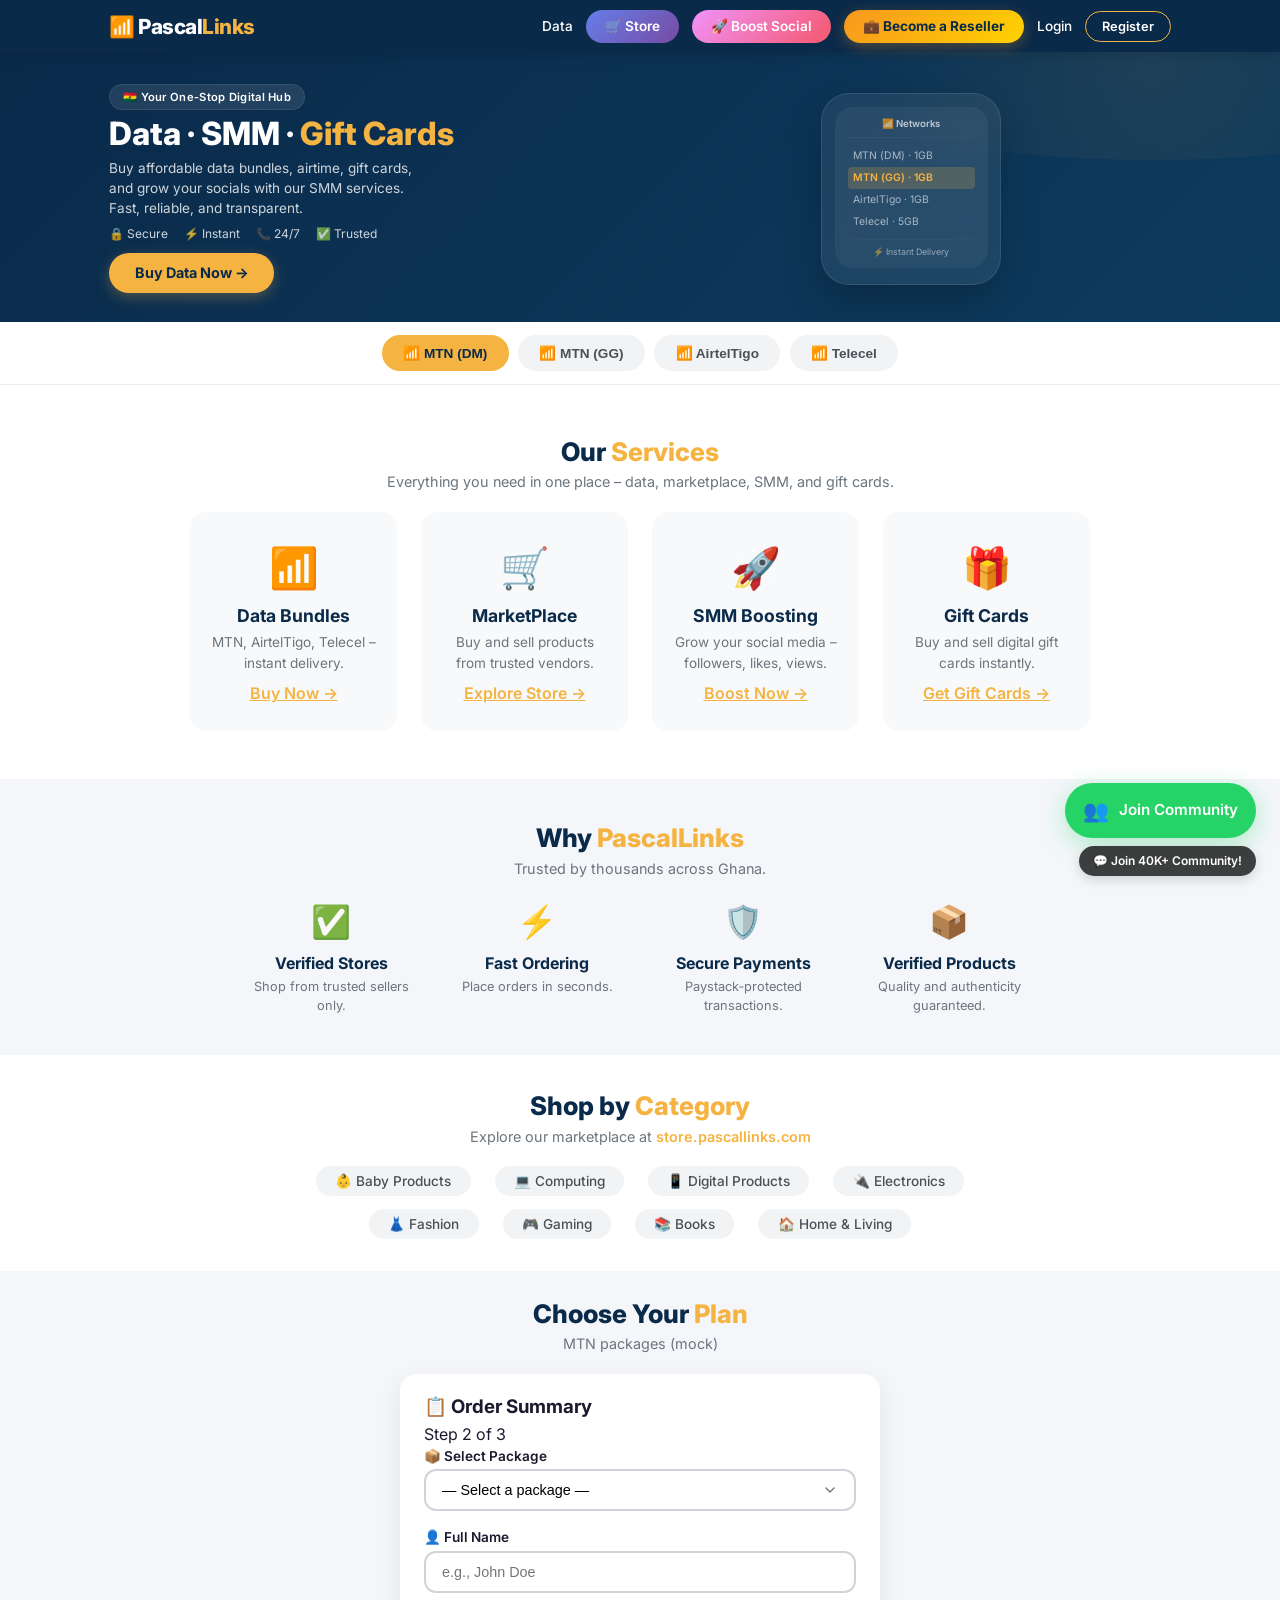
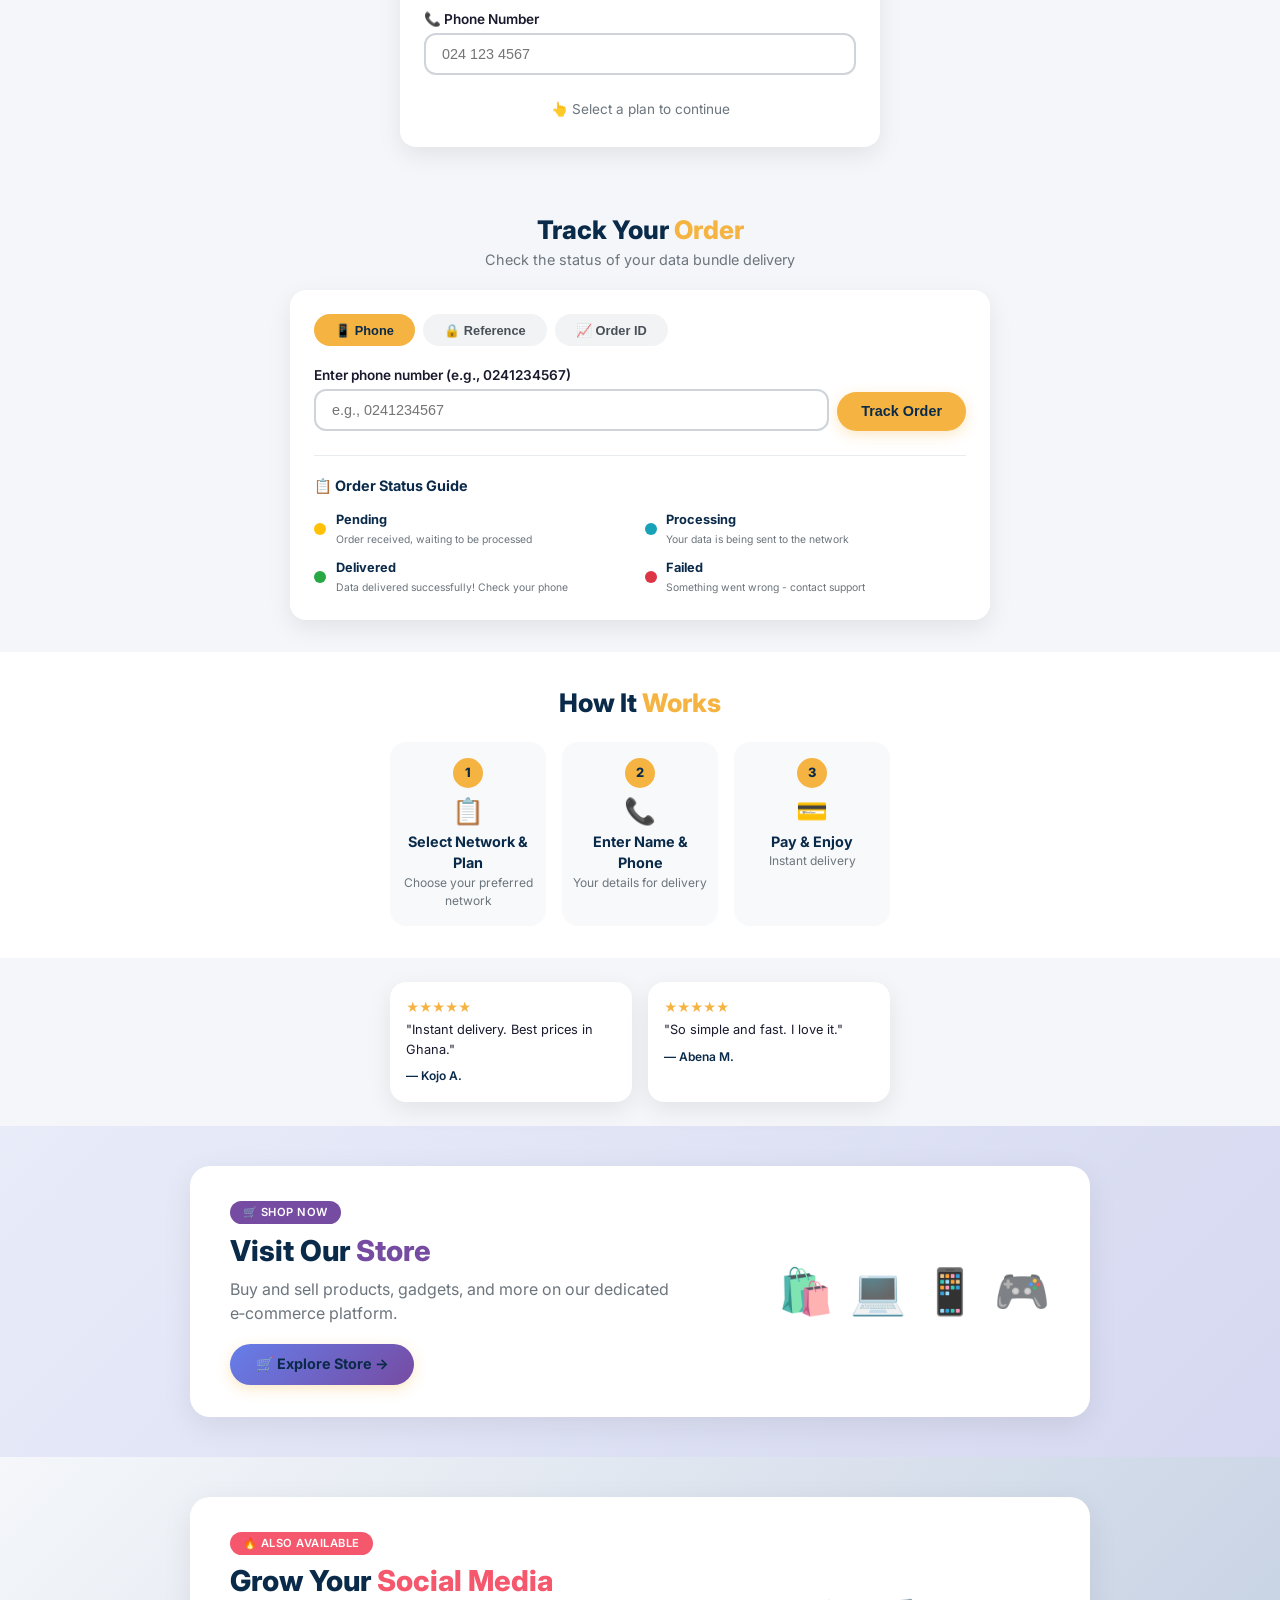
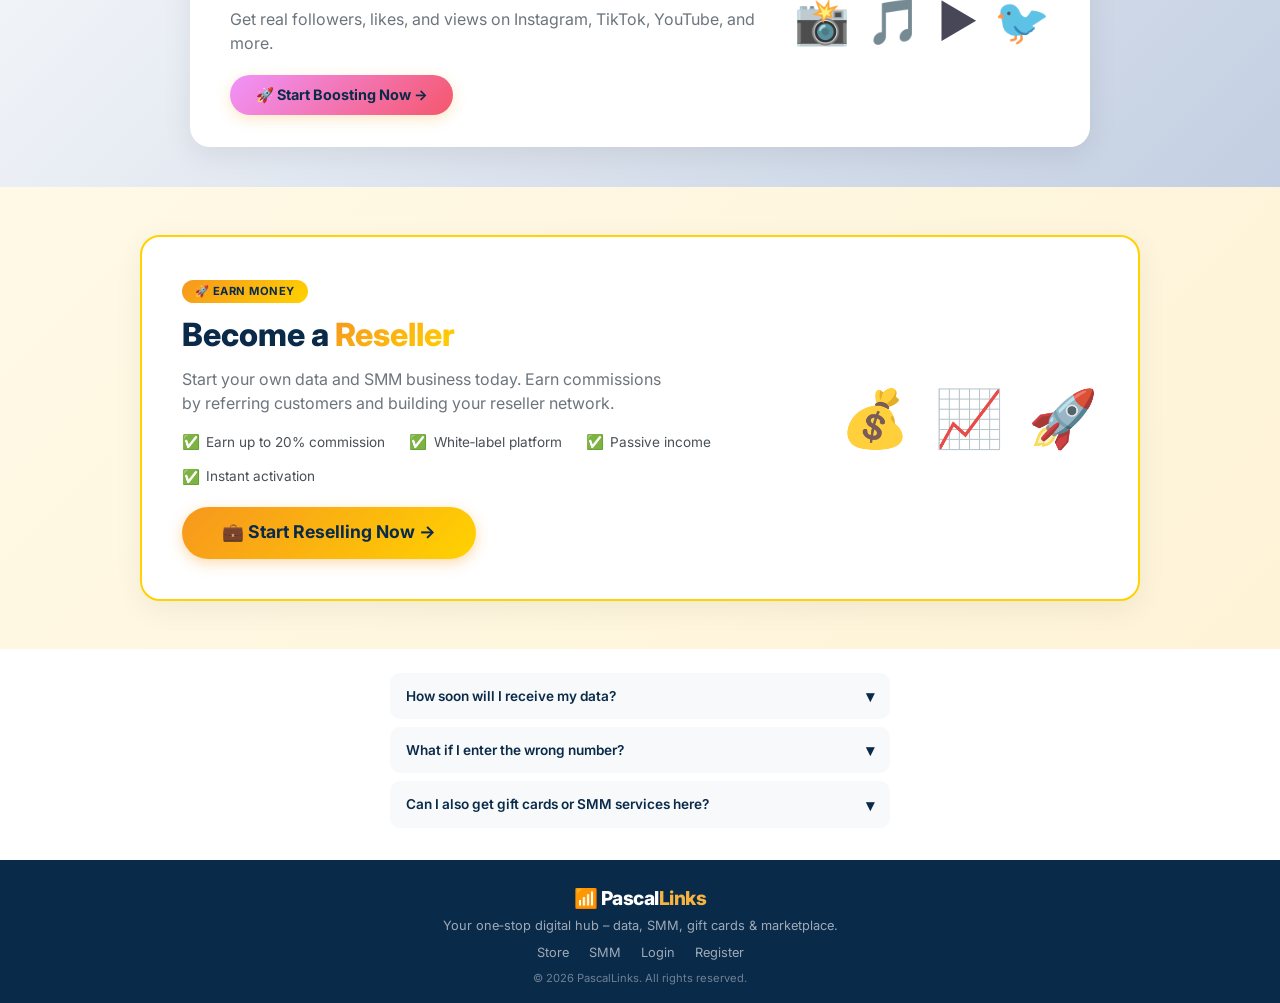
==== commit 97f49713: "Implement reseller section and draggable WhatsApp button Added a reseller section with promotional e" ====
--- a/frontend/index.html
+++ b/frontend/index.html
@@ -42,6 +42,22 @@
       box-shadow: 0 4px 15px rgba(245, 87, 108, 0.4);
     }
 
+    /* Reseller button */
+    .btn-reseller {
+      background: linear-gradient(135deg, #f7971e 0%, #ffd200 100%);
+      color: var(--primary) !important;
+      padding: 0.4rem 1.2rem;
+      border-radius: 30px;
+      font-weight: 700;
+      font-size: 0.85rem;
+      transition: all 0.3s;
+      box-shadow: 0 4px 14px rgba(247, 151, 30, 0.3);
+    }
+    .btn-reseller:hover {
+      transform: scale(1.05);
+      box-shadow: 0 6px 20px rgba(247, 151, 30, 0.5);
+    }
+
     /* ---- Services ---- */
     .services-section {
       padding: 3rem 0;
@@ -145,7 +161,7 @@
       color: var(--primary);
     }
 
-    /* ---- Promo sections ---- */
+    /* ---- Promo sections (Store, Boost) ---- */
     .promo-section {
       padding: 2.5rem 0;
     }
@@ -211,115 +227,170 @@
     .promo-section.boost-bg {
       background: linear-gradient(135deg, #f5f7fa 0%, #c3cfe2 100%);
     }
-    /* ===== FLOATING WHATSAPP BUTTON ===== */
-.whatsapp-float {
-  position: fixed;
-  bottom: 24px;
-  right: 24px;
-  z-index: 9999;
-  display: flex;
-  flex-direction: column;
-  align-items: flex-end;
-  gap: 8px;
-}
-
-.whatsapp-btn {
-  display: flex;
-  align-items: center;
-  gap: 10px;
-  background: #25D366;
-  color: #fff;
-  padding: 12px 18px;
-  border-radius: 50px;
-  text-decoration: none;
-  font-weight: 600;
-  font-size: 0.95rem;
-  box-shadow: 0 6px 24px rgba(37, 211, 102, 0.35);
-  transition: all 0.3s ease;
-  border: none;
-  cursor: pointer;
-  font-family: inherit;
-}
-
-.whatsapp-btn:hover {
-  transform: scale(1.05);
-  box-shadow: 0 8px 32px rgba(37, 211, 102, 0.5);
-}
-
-.whatsapp-btn .whatsapp-icon {
-  display: flex;
-  align-items: center;
-  justify-content: center;
-  flex-shrink: 0;
-}
-
-.whatsapp-label {
-  white-space: nowrap;
-}
-
-/* Badge (the "Join 40K+ Community!" text) */
-.whatsapp-badge {
-  background: rgba(0, 0, 0, 0.75);
-  backdrop-filter: blur(4px);
-  color: #fff;
-  font-size: 0.75rem;
-  font-weight: 600;
-  padding: 6px 14px;
-  border-radius: 30px;
-  box-shadow: 0 4px 12px rgba(0, 0, 0, 0.15);
-  animation: pulse-badge 2s ease-in-out infinite;
-  white-space: nowrap;
-}
-
-@keyframes pulse-badge {
-  0%, 100% { transform: scale(1); }
-  50% { transform: scale(1.05); }
-}
-
-/* ===== RESPONSIVE ===== */
-@media (max-width: 600px) {
-  .whatsapp-float {
-    bottom: 16px;
-    right: 16px;
-    gap: 6px;
-  }
-  .whatsapp-btn {
-    padding: 10px 14px;
-    font-size: 0.85rem;
-    gap: 6px;
-  }
-  .whatsapp-btn .whatsapp-icon svg {
-    width: 22px;
-    height: 22px;
-  }
-  .whatsapp-badge {
-    font-size: 0.65rem;
-    padding: 4px 10px;
-  }
-}
-
-@media (max-width: 400px) {
-  .whatsapp-btn .whatsapp-label {
-    display: none;
-  }
-  .whatsapp-btn {
-    padding: 12px;
-    border-radius: 50%;
-  }
-  .whatsapp-btn .whatsapp-icon svg {
-    width: 26px;
-    height: 26px;
-  }
-}
+
+    /* ---- Reseller promo ---- */
+    .reseller-section {
+      padding: 3rem 0;
+      background: linear-gradient(135deg, #fff9e6 0%, #fef3d7 100%);
+    }
+    .reseller-card {
+      display: flex;
+      justify-content: space-between;
+      align-items: center;
+      background: #fff;
+      border-radius: 20px;
+      padding: 2.5rem;
+      box-shadow: 0 8px 30px rgba(0,0,0,0.06);
+      max-width: 1000px;
+      margin: 0 auto;
+      flex-wrap: wrap;
+      gap: 2rem;
+      border: 2px solid #ffd200;
+    }
+    .reseller-content {
+      flex: 1;
+    }
+    .reseller-badge {
+      display: inline-block;
+      background: linear-gradient(135deg, #f7971e 0%, #ffd200 100%);
+      color: var(--primary);
+      padding: 0.2rem 0.8rem;
+      border-radius: 30px;
+      font-size: 0.7rem;
+      font-weight: 700;
+      text-transform: uppercase;
+      letter-spacing: 0.5px;
+    }
+    .reseller-content h2 {
+      font-size: 2rem;
+      font-weight: 800;
+      color: var(--primary);
+      margin: 0.5rem 0;
+    }
+    .reseller-content h2 span {
+      background: linear-gradient(135deg, #f7971e 0%, #ffd200 100%);
+      -webkit-background-clip: text;
+      -webkit-text-fill-color: transparent;
+    }
+    .reseller-content p {
+      color: #6c757d;
+      font-size: 1rem;
+      margin-bottom: 1rem;
+      max-width: 500px;
+    }
+    .reseller-features {
+      display: flex;
+      flex-wrap: wrap;
+      gap: 0.8rem 1.5rem;
+      margin-bottom: 1.2rem;
+    }
+    .reseller-features span {
+      font-size: 0.85rem;
+      color: #495057;
+      display: flex;
+      align-items: center;
+      gap: 0.4rem;
+    }
+    .reseller-features span::before {
+      content: "✅";
+      font-size: 0.9rem;
+    }
+    .reseller-cta {
+      display: inline-block;
+      background: linear-gradient(135deg, #f7971e 0%, #ffd200 100%);
+      color: var(--primary);
+      padding: 0.8rem 2.5rem;
+      border-radius: 50px;
+      font-weight: 700;
+      font-size: 1.1rem;
+      text-decoration: none;
+      transition: all 0.3s;
+      box-shadow: 0 4px 14px rgba(247, 151, 30, 0.35);
+    }
+    .reseller-cta:hover {
+      transform: translateY(-2px);
+      box-shadow: 0 8px 24px rgba(247, 151, 30, 0.5);
+    }
+    .reseller-icons {
+      display: flex;
+      gap: 1.5rem;
+      font-size: 3.5rem;
+    }
+    .reseller-icons span {
+      opacity: 0.9;
+    }
+
+    /* ---- Floating WhatsApp (draggable) ---- */
+    .whatsapp-float {
+      position: fixed;
+      bottom: 24px;
+      right: 24px;
+      z-index: 9999;
+      display: flex;
+      flex-direction: column;
+      align-items: flex-end;
+      gap: 8px;
+      cursor: grab;
+      user-select: none;
+    }
+    .whatsapp-float:active {
+      cursor: grabbing;
+    }
+    .whatsapp-btn {
+      display: flex;
+      align-items: center;
+      gap: 10px;
+      background: #25D366;
+      color: #fff;
+      padding: 12px 18px;
+      border-radius: 50px;
+      text-decoration: none;
+      font-weight: 600;
+      font-size: 0.95rem;
+      box-shadow: 0 6px 24px rgba(37, 211, 102, 0.35);
+      transition: all 0.3s ease;
+      border: none;
+      font-family: inherit;
+    }
+    .whatsapp-btn:hover {
+      transform: scale(1.05);
+      box-shadow: 0 8px 32px rgba(37, 211, 102, 0.5);
+    }
+    .whatsapp-btn .whatsapp-icon {
+      display: flex;
+      align-items: center;
+      justify-content: center;
+      flex-shrink: 0;
+      font-size: 1.3rem;
+    }
+    .whatsapp-label {
+      white-space: nowrap;
+    }
+    .whatsapp-badge {
+      background: rgba(0, 0, 0, 0.75);
+      backdrop-filter: blur(4px);
+      color: #fff;
+      font-size: 0.75rem;
+      font-weight: 600;
+      padding: 6px 14px;
+      border-radius: 30px;
+      box-shadow: 0 4px 12px rgba(0, 0, 0, 0.15);
+      animation: pulse-badge 2s ease-in-out infinite;
+      white-space: nowrap;
+    }
+    @keyframes pulse-badge {
+      0%, 100% { transform: scale(1); }
+      50% { transform: scale(1.05); }
+    }
 
     /* =============================================
        MOBILE OPTIMIZATIONS
        ============================================= */
     @media (max-width: 480px) {
       .site-header .logo { font-size: 1.1rem; }
-      .nav-links { gap: 0.3rem; }
+      .nav-links { gap: 0.3rem; flex-wrap: wrap; justify-content: center; }
       .nav-links .nav-link { font-size: 0.7rem; padding: 0.2rem 0.5rem; }
-      .btn-outline, .btn-store, .btn-boost { padding: 0.2rem 0.6rem; font-size: 0.65rem; }
+      .btn-outline, .btn-store, .btn-boost, .btn-reseller { padding: 0.2rem 0.6rem; font-size: 0.65rem; }
 
       .hero { padding: 1.2rem 0 1rem; }
       .hero-left h1 { font-size: 1.6rem; }
@@ -391,17 +462,27 @@
       .promo-card { flex-direction: column; text-align: center; padding: 1.5rem; }
       .promo-content h2 { font-size: 1.4rem; }
       .promo-icons { font-size: 2rem; }
+      .reseller-card { flex-direction: column; text-align: center; padding: 1.5rem; }
+      .reseller-content h2 { font-size: 1.6rem; }
+      .reseller-features { justify-content: center; }
+      .reseller-icons { font-size: 2.5rem; gap: 1rem; }
+      .whatsapp-float { bottom: 16px; right: 16px; gap: 6px; }
+      .whatsapp-btn { padding: 10px 14px; font-size: 0.85rem; gap: 6px; }
+      .whatsapp-badge { font-size: 0.65rem; padding: 4px 10px; }
     }
 
     @media (max-width: 380px) {
       .nav-links .nav-link { font-size: 0.6rem; padding: 0.1rem 0.4rem; }
-      .btn-outline, .btn-store, .btn-boost { font-size: 0.55rem; padding: 0.1rem 0.5rem; }
+      .btn-outline, .btn-store, .btn-boost, .btn-reseller { font-size: 0.55rem; padding: 0.1rem 0.5rem; }
       .hero-left h1 { font-size: 1.3rem; }
       .phone-mockup { width: 110px; }
       .phone-plan { font-size: 0.45rem; }
       .services-grid { grid-template-columns: 1fr; gap: 0.6rem; }
       .trust-grid { grid-template-columns: 1fr; }
       .steps-grid { grid-template-columns: 1fr; }
+      .whatsapp-btn .whatsapp-label { display: none; }
+      .whatsapp-btn { padding: 12px; border-radius: 50%; }
+      .whatsapp-btn .whatsapp-icon { font-size: 1.6rem; }
     }
   </style>
 </head>
@@ -415,6 +496,7 @@
         <a href="index.html" class="nav-link">Data</a>
         <a href="https://store.pascallinks.com" target="_blank" class="nav-link btn-store">🛒 Store</a>
         <a href="https://pascallinks.com" target="_blank" class="nav-link btn-boost">🚀 Boost Social</a>
+        <a href="reseller.html" class="nav-link btn-reseller">💼 Become a Reseller</a>
         <a href="login.html" class="nav-link">Login</a>
         <a href="register.html" class="nav-link btn-outline">Register</a>
       </nav>
@@ -465,7 +547,95 @@
     </div>
   </section>
 
-    <!-- ===== PURCHASE FLOW ===== -->
+  <!-- ===== SERVICES ===== -->
+  <section class="services-section">
+    <div class="container">
+      <div class="section-header">
+        <h2>Our <span>Services</span></h2>
+        <p>Everything you need in one place – data, marketplace, SMM, and gift cards.</p>
+      </div>
+      <div class="services-grid">
+        <div class="service-card">
+          <div class="icon">📶</div>
+          <h4>Data Bundles</h4>
+          <p>MTN, AirtelTigo, Telecel – instant delivery.</p>
+          <a href="#purchase" class="btn-link">Buy Now →</a>
+        </div>
+        <div class="service-card">
+          <div class="icon">🛒</div>
+          <h4>MarketPlace</h4>
+          <p>Buy and sell products from trusted vendors.</p>
+          <a href="https://store.pascallinks.com" target="_blank" class="btn-link">Explore Store →</a>
+        </div>
+        <div class="service-card">
+          <div class="icon">🚀</div>
+          <h4>SMM Boosting</h4>
+          <p>Grow your social media – followers, likes, views.</p>
+          <a href="https://pascallinks.com" target="_blank" class="btn-link">Boost Now →</a>
+        </div>
+        <div class="service-card">
+          <div class="icon">🎁</div>
+          <h4>Gift Cards</h4>
+          <p>Buy and sell digital gift cards instantly.</p>
+          <a href="https://store.pascallinks.com" target="_blank" class="btn-link">Get Gift Cards →</a>
+        </div>
+      </div>
+    </div>
+  </section>
+
+  <!-- ===== TRUST / VERIFIED BADGES ===== -->
+  <section class="trust-section">
+    <div class="container">
+      <div class="section-header">
+        <h2>Why <span>PascalLinks</span></h2>
+        <p>Trusted by thousands across Ghana.</p>
+      </div>
+      <div class="trust-grid">
+        <div class="trust-item">
+          <div class="icon">✅</div>
+          <h5>Verified Stores</h5>
+          <p>Shop from trusted sellers only.</p>
+        </div>
+        <div class="trust-item">
+          <div class="icon">⚡</div>
+          <h5>Fast Ordering</h5>
+          <p>Place orders in seconds.</p>
+        </div>
+        <div class="trust-item">
+          <div class="icon">🛡️</div>
+          <h5>Secure Payments</h5>
+          <p>Paystack‑protected transactions.</p>
+        </div>
+        <div class="trust-item">
+          <div class="icon">📦</div>
+          <h5>Verified Products</h5>
+          <p>Quality and authenticity guaranteed.</p>
+        </div>
+      </div>
+    </div>
+  </section>
+
+  <!-- ===== SHOP BY CATEGORY ===== -->
+  <section class="categories-section">
+    <div class="container">
+      <div class="section-header">
+        <h2>Shop by <span>Category</span></h2>
+        <p>Explore our marketplace at <a href="https://store.pascallinks.com" target="_blank" style="color:var(--gold);font-weight:600;">store.pascallinks.com</a></p>
+      </div>
+      <div class="categories-grid">
+        <span class="category-tag">👶 Baby Products</span>
+        <span class="category-tag">💻 Computing</span>
+        <span class="category-tag">📱 Digital Products</span>
+        <span class="category-tag">🔌 Electronics</span>
+        <span class="category-tag">👗 Fashion</span>
+        <span class="category-tag">🎮 Gaming</span>
+        <span class="category-tag">📚 Books</span>
+        <span class="category-tag">🏠 Home &amp; Living</span>
+      </div>
+    </div>
+  </section>
+
+  <!-- ===== PURCHASE FLOW ===== -->
   <section class="purchase-section" id="purchase">
     <div class="container">
       <div class="section-header">
@@ -622,92 +792,6 @@
     </div>
   </section>
 
-  <!-- ===== SERVICES ===== -->
-  <section class="services-section">
-    <div class="container">
-      <div class="section-header">
-        <h2>Our <span>Services</span></h2>
-        <p>Everything you need in one place – data, marketplace, SMM, and gift cards.</p>
-      </div>
-      <div class="services-grid">
-        <!-- Data Bundles -->
-        <div class="service-card">
-          <div class="icon">📶</div>
-          <h4>Data Bundles</h4>
-          <p>MTN, AirtelTigo, Telecel – instant delivery.</p>
-          <a href="#purchase" class="btn-link">Buy Now →</a>
-        </div>
-        <!-- Marketplace (Store) -->
-        <div class="service-card">
-          <div class="icon">🛒</div>
-          <h4>MarketPlace</h4>
-          <p>Buy and sell products from trusted vendors.</p>
-          <a href="https://store.pascallinks.com" target="_blank" class="btn-link">Explore Store →</a>
-        </div>
-        <!-- SMM Boosting -->
-        <div class="service-card">
-          <div class="icon">🚀</div>
-          <h4>SMM Boosting</h4>
-          <p>Grow your social media – followers, likes, views.</p>
-          <a href="https://pascallinks.com" target="_blank" class="btn-link">Boost Now →</a>
-        </div>
-      </div>
-    </div>
-  </section>
-
-  
-  <!-- ===== TRUST / VERIFIED BADGES ===== -->
-  <section class="trust-section">
-    <div class="container">
-      <div class="section-header">
-        <h2>Why <span>PascalLinks</span></h2>
-        <p>Trusted by thousands across Ghana.</p>
-      </div>
-      <div class="trust-grid">
-        <div class="trust-item">
-          <div class="icon">✅</div>
-          <h5>Verified Stores</h5>
-          <p>Shop from trusted sellers only.</p>
-        </div>
-        <div class="trust-item">
-          <div class="icon">⚡</div>
-          <h5>Fast Ordering</h5>
-          <p>Place orders in seconds.</p>
-        </div>
-        <div class="trust-item">
-          <div class="icon">🛡️</div>
-          <h5>Secure Payments</h5>
-          <p>Paystack‑protected transactions.</p>
-        </div>
-        <div class="trust-item">
-          <div class="icon">📦</div>
-          <h5>Verified Products</h5>
-          <p>Quality and authenticity guaranteed.</p>
-        </div>
-      </div>
-    </div>
-  </section>
-
-  <!-- ===== SHOP BY CATEGORY ===== -->
-  <section class="categories-section">
-    <div class="container">
-      <div class="section-header">
-        <h2>Shop by <span>Category</span></h2>
-        <p>Explore our marketplace at <a href="https://store.pascallinks.com" target="_blank" style="color:var(--gold);font-weight:600;">store.pascallinks.com</a></p>
-      </div>
-      <div class="categories-grid">
-        <span class="category-tag">👶 Baby Products</span>
-        <span class="category-tag">💻 Computing</span>
-        <span class="category-tag">📱 Digital Products</span>
-        <span class="category-tag">🔌 Electronics</span>
-        <span class="category-tag">👗 Fashion</span>
-        <span class="category-tag">🎮 Gaming</span>
-        <span class="category-tag">📚 Books</span>
-        <span class="category-tag">🏠 Home &amp; Living</span>
-      </div>
-    </div>
-  </section>
-  
   <!-- ===== TESTIMONIALS ===== -->
   <section class="testimonials">
     <div class="container">
@@ -765,6 +849,31 @@
           <span>🎵</span>
           <span>▶️</span>
           <span>🐦</span>
+        </div>
+      </div>
+    </div>
+  </section>
+
+  <!-- ===== BECOME A RESELLER ===== -->
+  <section class="reseller-section">
+    <div class="container">
+      <div class="reseller-card">
+        <div class="reseller-content">
+          <span class="reseller-badge">🚀 Earn Money</span>
+          <h2>Become a <span>Reseller</span></h2>
+          <p>Start your own data and SMM business today. Earn commissions by referring customers and building your reseller network.</p>
+          <div class="reseller-features">
+            <span>Earn up to 20% commission</span>
+            <span>White‑label platform</span>
+            <span>Passive income</span>
+            <span>Instant activation</span>
+          </div>
+          <a href="reseller.html" class="reseller-cta">💼 Start Reselling Now →</a>
+        </div>
+        <div class="reseller-icons">
+          <span>💰</span>
+          <span>📈</span>
+          <span>🚀</span>
         </div>
       </div>
     </div>
@@ -809,22 +918,142 @@
     </div>
   </footer>
 
+  <!-- ===== FLOATING WHATSAPP BUTTON (Draggable) ===== -->
+  <div id="whatsapp-float" class="whatsapp-float">
+    <a href="https://chat.whatsapp.com/DmkYFOTFLViHPMo76TnI78" 
+       target="_blank" 
+       rel="noopener noreferrer" 
+       class="whatsapp-btn" 
+       id="whatsapp-btn"
+       aria-label="Join WhatsApp Community">
+      <span class="whatsapp-icon">👥</span>
+      <span class="whatsapp-label">Join Community</span>
+    </a>
+    <div class="whatsapp-badge">💬 Join 40K+ Community!</div>
+  </div>
+
   <!-- Scripts -->
   <script src="js/api.js"></script>
   <script src="js/app.js"></script>
-  <!-- ===== FLOATING WHATSAPP BUTTON ===== -->
-<div class="whatsapp-float">
-  <!-- Join Group button (only) -->
-  <a href="https://chat.whatsapp.com/DmkYFOTFLViHPMo76TnI78" 
-     target="_blank" 
-     rel="noopener noreferrer" 
-     class="whatsapp-btn" 
-     aria-label="Join WhatsApp Community">
-    <span class="whatsapp-icon">👥</span>
-    <span class="whatsapp-label">Join Community</span>
-  </a>
-  <div class="whatsapp-badge">💬 Join 40K+ Community!</div>
-</div>
+
+  <!-- ===== DRAGGABLE WHATSAPP SCRIPT ===== -->
+  <script>
+    (function() {
+      const floatContainer = document.getElementById('whatsapp-float');
+      const btn = document.getElementById('whatsapp-btn');
+      let isDragging = false;
+      let startX, startY, initialX, initialY;
+      let hasMoved = false;
+
+      function loadPosition() {
+        const saved = localStorage.getItem('whatsappFloatPos');
+        if (saved) {
+          try {
+            const pos = JSON.parse(saved);
+            floatContainer.style.left = pos.left;
+            floatContainer.style.top = pos.top;
+            floatContainer.style.right = 'auto';
+            floatContainer.style.bottom = 'auto';
+          } catch (e) { /* ignore */ }
+        }
+      }
+
+      function savePosition() {
+        const rect = floatContainer.getBoundingClientRect();
+        const pos = {
+          left: rect.left + 'px',
+          top: rect.top + 'px'
+        };
+        localStorage.setItem('whatsappFloatPos', JSON.stringify(pos));
+      }
+
+      floatContainer.style.position = 'fixed';
+      floatContainer.style.cursor = 'grab';
+
+      btn.addEventListener('mousedown', function(e) {
+        isDragging = true;
+        hasMoved = false;
+        startX = e.clientX;
+        startY = e.clientY;
+        const rect = floatContainer.getBoundingClientRect();
+        initialX = rect.left;
+        initialY = rect.top;
+        floatContainer.style.cursor = 'grabbing';
+        e.preventDefault();
+      });
+
+      document.addEventListener('mousemove', function(e) {
+        if (!isDragging) return;
+        const dx = e.clientX - startX;
+        const dy = e.clientY - startY;
+        if (Math.abs(dx) > 3 || Math.abs(dy) > 3) {
+          hasMoved = true;
+        }
+        floatContainer.style.left = (initialX + dx) + 'px';
+        floatContainer.style.top = (initialY + dy) + 'px';
+        floatContainer.style.right = 'auto';
+        floatContainer.style.bottom = 'auto';
+      });
+
+      document.addEventListener('mouseup', function(e) {
+        if (isDragging) {
+          isDragging = false;
+          floatContainer.style.cursor = 'grab';
+          if (hasMoved) {
+            savePosition();
+            e.preventDefault();
+          }
+        }
+      });
+
+      // Touch events
+      let touchStartX, touchStartY, touchInitialX, touchInitialY;
+      btn.addEventListener('touchstart', function(e) {
+        const touch = e.touches[0];
+        touchStartX = touch.clientX;
+        touchStartY = touch.clientY;
+        const rect = floatContainer.getBoundingClientRect();
+        touchInitialX = rect.left;
+        touchInitialY = rect.top;
+        isDragging = true;
+        hasMoved = false;
+      }, { passive: true });
+
+      document.addEventListener('touchmove', function(e) {
+        if (!isDragging) return;
+        const touch = e.touches[0];
+        const dx = touch.clientX - touchStartX;
+        const dy = touch.clientY - touchStartY;
+        if (Math.abs(dx) > 3 || Math.abs(dy) > 3) {
+          hasMoved = true;
+        }
+        floatContainer.style.left = (touchInitialX + dx) + 'px';
+        floatContainer.style.top = (touchInitialY + dy) + 'px';
+        floatContainer.style.right = 'auto';
+        floatContainer.style.bottom = 'auto';
+      }, { passive: true });
+
+      document.addEventListener('touchend', function(e) {
+        if (isDragging) {
+          isDragging = false;
+          if (hasMoved) {
+            savePosition();
+            e.preventDefault();
+          }
+        }
+      }, { passive: false });
+
+      btn.addEventListener('click', function(e) {
+        if (hasMoved) {
+          e.preventDefault();
+          e.stopPropagation();
+          hasMoved = false;
+        }
+      });
+
+      loadPosition();
+    })();
+  </script>
 
 </body>
 </html>
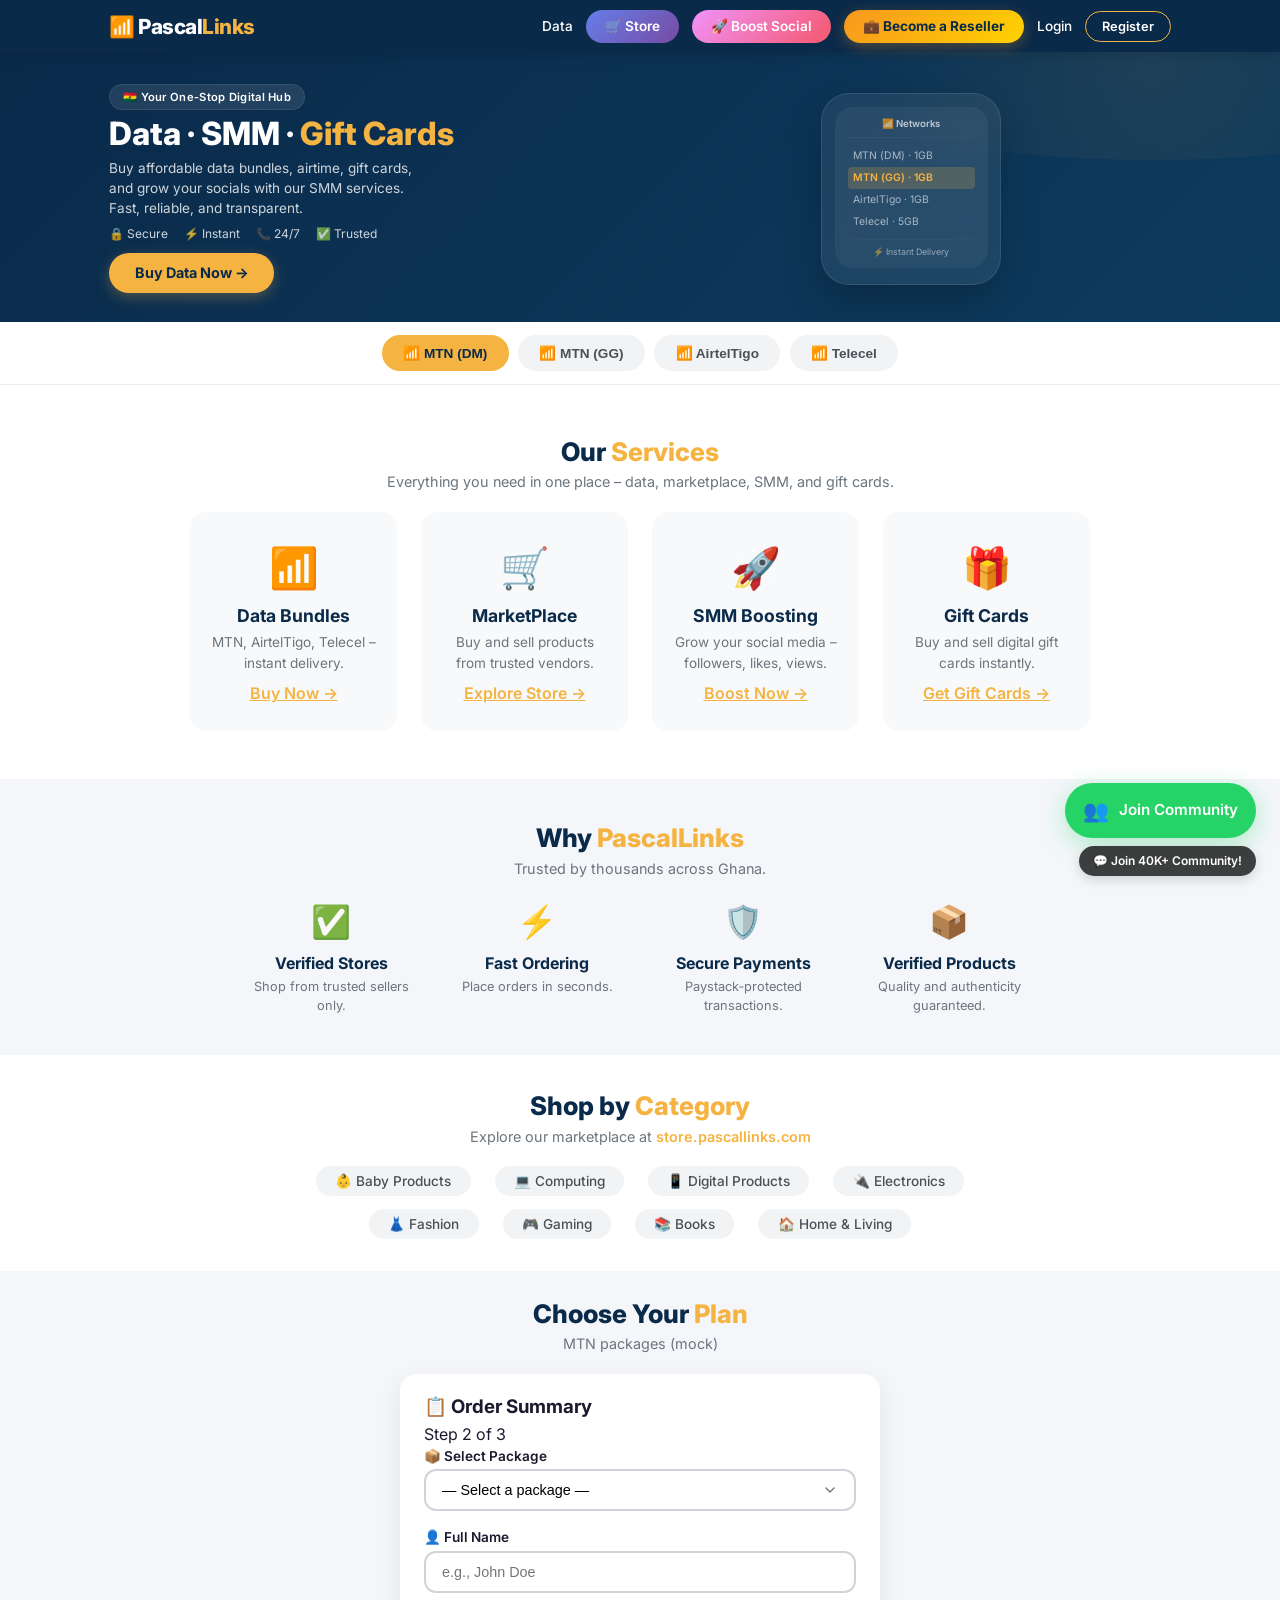
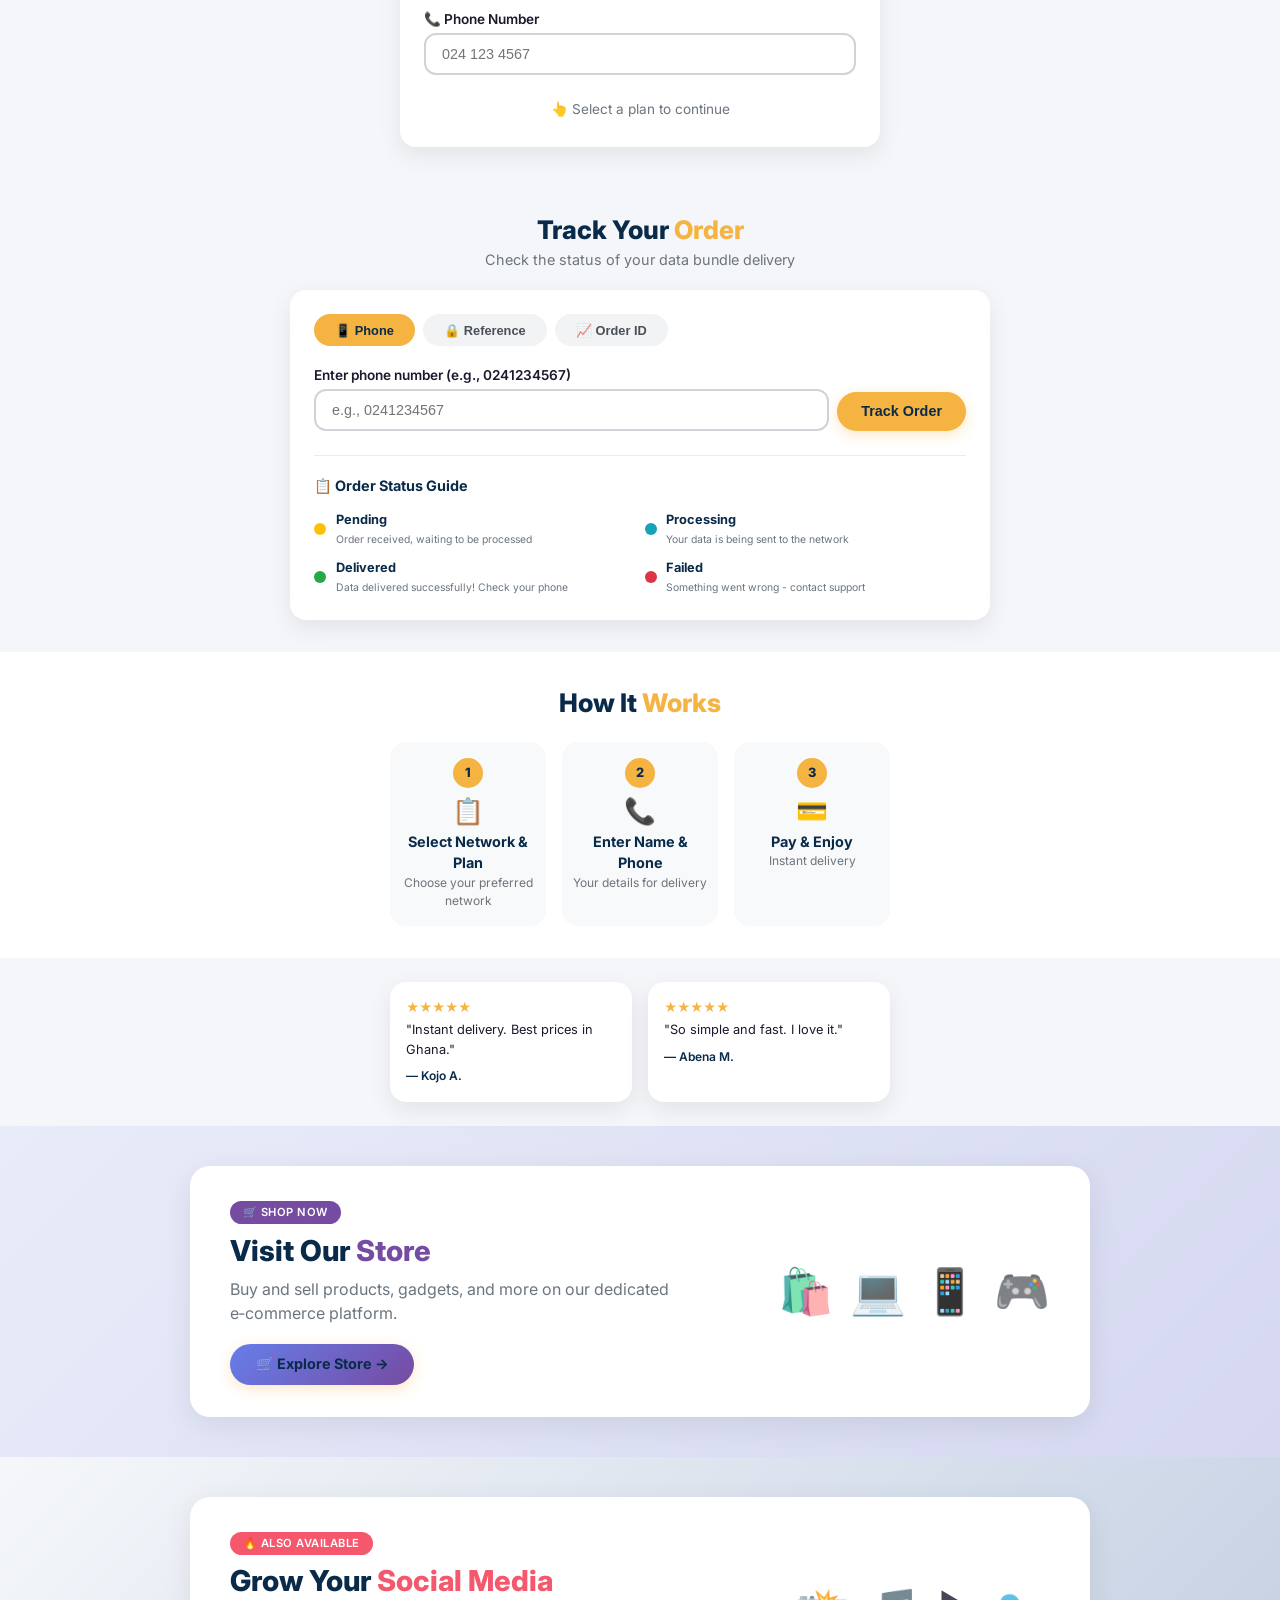
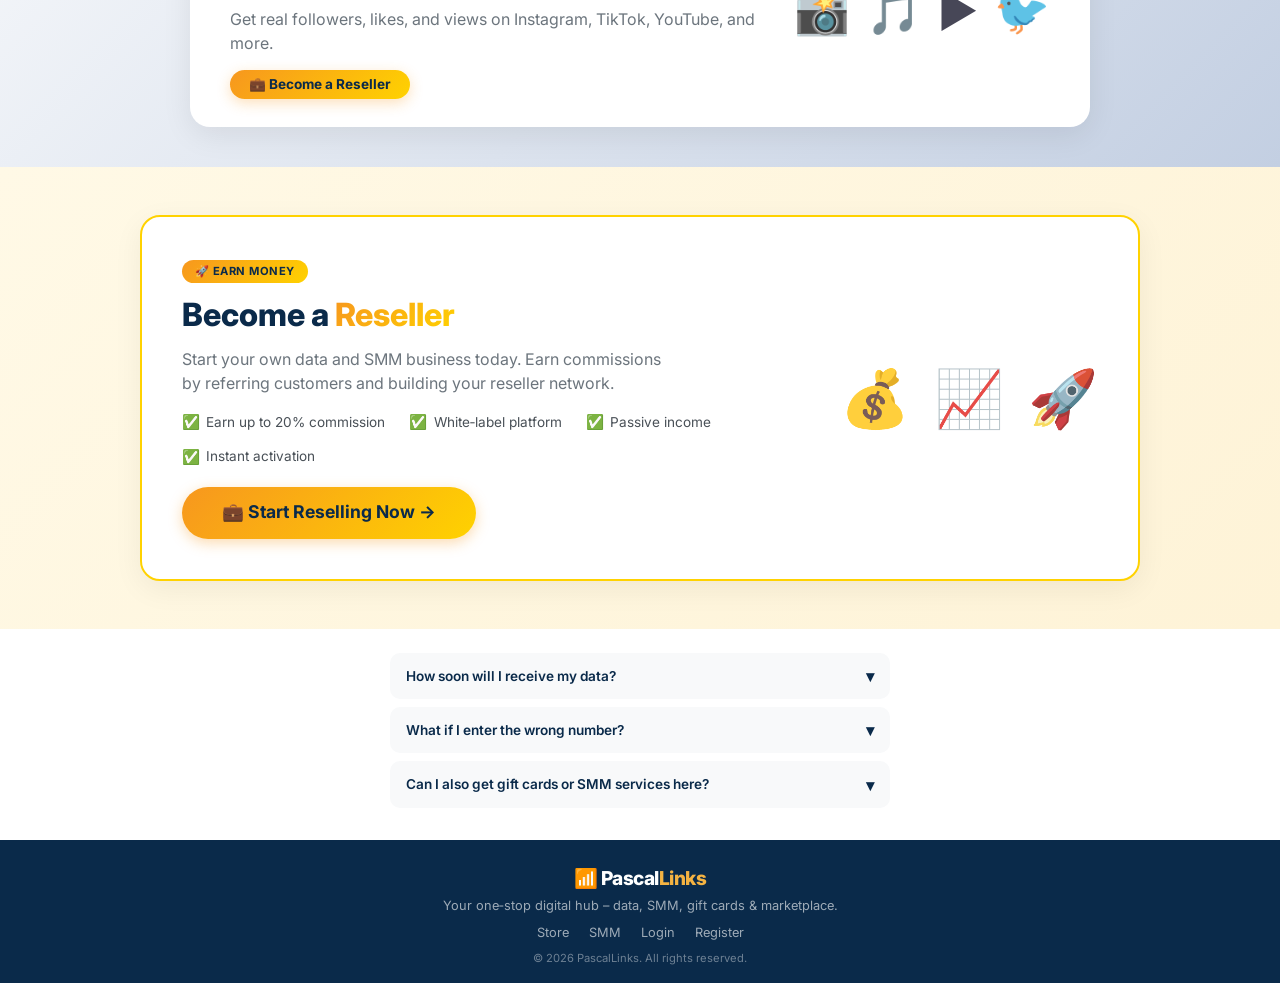
==== commit 4253a162: "Change promo link to reseller page Updated the promo link to redirect to a reseller page instead of " ====
--- a/frontend/index.html
+++ b/frontend/index.html
@@ -496,7 +496,12 @@
         <a href="index.html" class="nav-link">Data</a>
         <a href="https://store.pascallinks.com" target="_blank" class="nav-link btn-store">🛒 Store</a>
         <a href="https://pascallinks.com" target="_blank" class="nav-link btn-boost">🚀 Boost Social</a>
-        <a href="reseller.html" class="nav-link btn-reseller">💼 Become a Reseller</a>
+        <a href="https://www.cheapdata.shop/shop/pascallinks-com-1770984413164/join" 
+   target="_blank" 
+   rel="noopener noreferrer" 
+   class="nav-link btn-reseller">
+  💼 Become a Reseller
+</a>
         <a href="login.html" class="nav-link">Login</a>
         <a href="register.html" class="nav-link btn-outline">Register</a>
       </nav>
@@ -840,9 +845,12 @@
           <span class="promo-badge boost">🔥 Also Available</span>
           <h2>Grow Your <span class="boost-color">Social Media</span></h2>
           <p>Get real followers, likes, and views on Instagram, TikTok, YouTube, and more.</p>
-          <a href="https://pascallinks.com" target="_blank" class="btn-primary" style="background: linear-gradient(135deg, #f093fb 0%, #f5576c 100%);">
-            🚀 Start Boosting Now →
-          </a>
+          <a href="https://www.cheapdata.shop/shop/pascallinks-com-1770984413164/join" 
+   target="_blank" 
+   rel="noopener noreferrer" 
+   class="nav-link btn-reseller">
+  💼 Become a Reseller
+</a>
         </div>
         <div class="promo-icons">
           <span>📸</span>
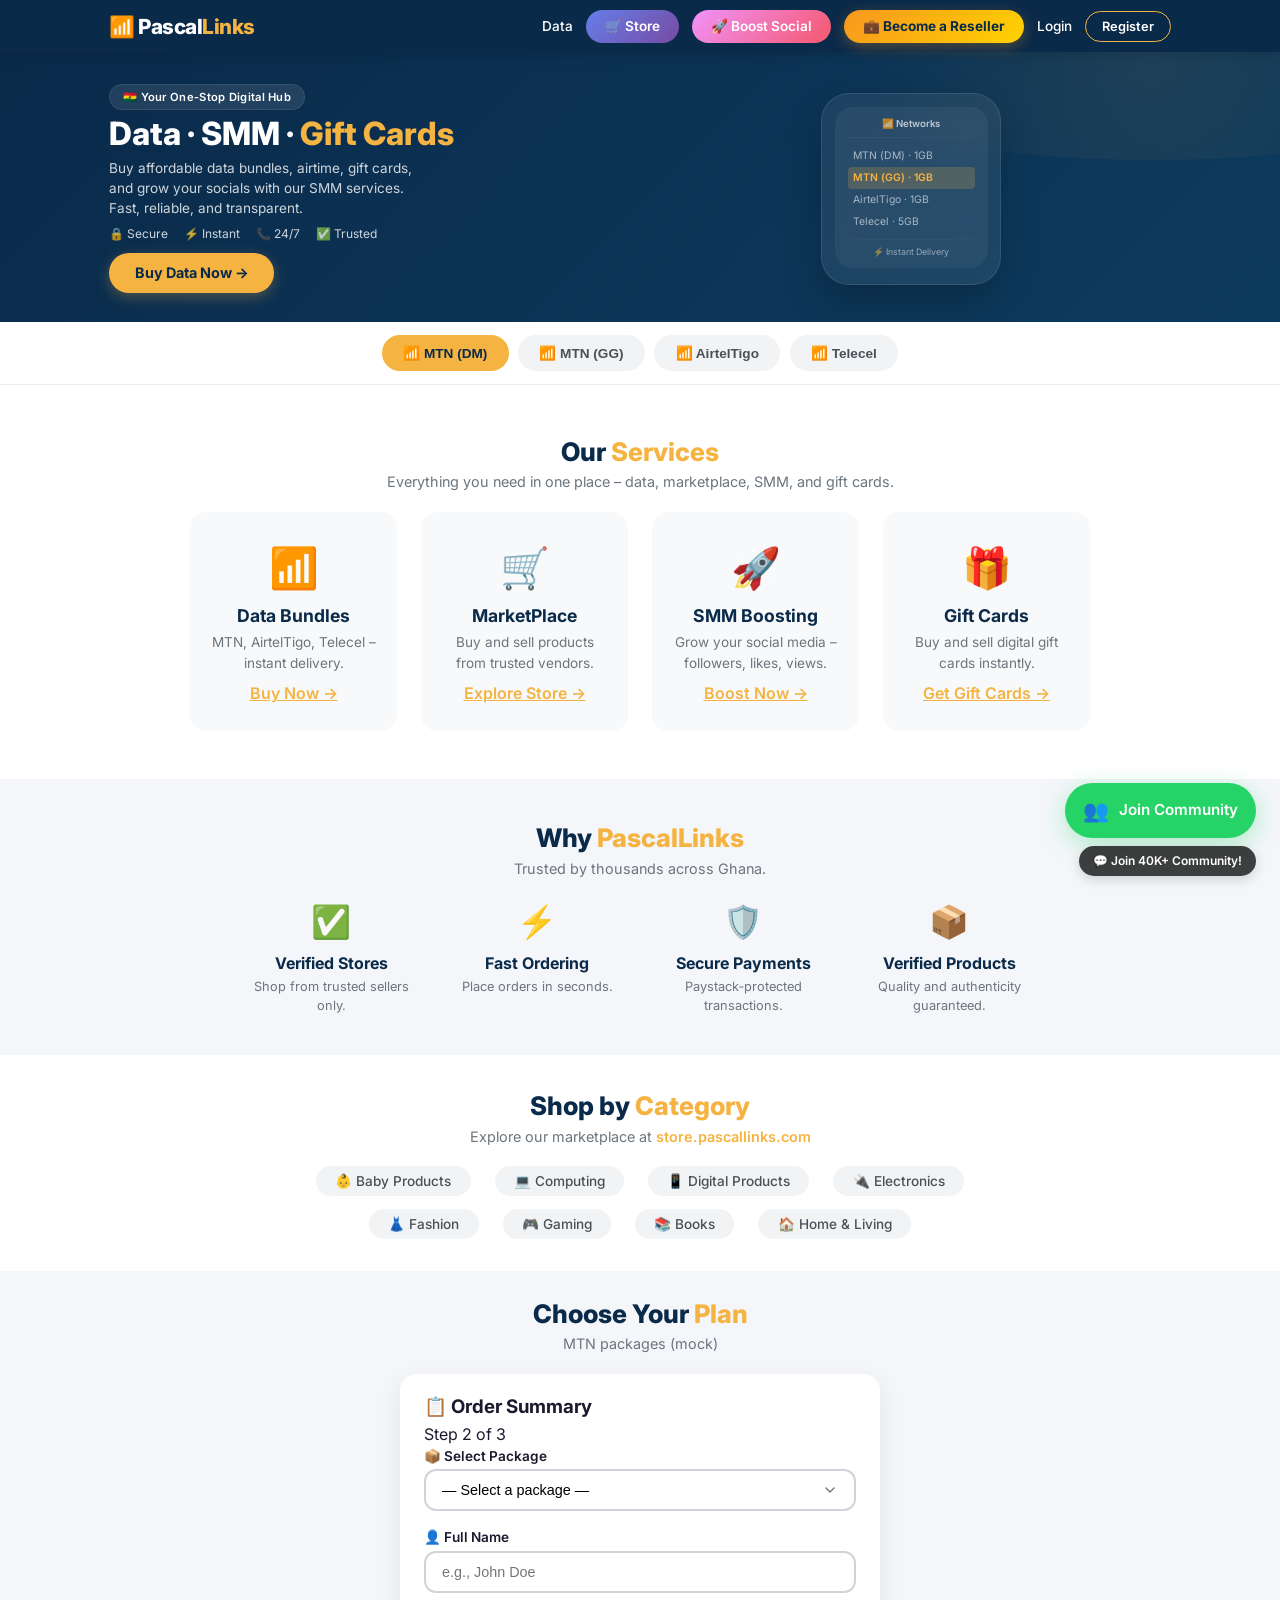
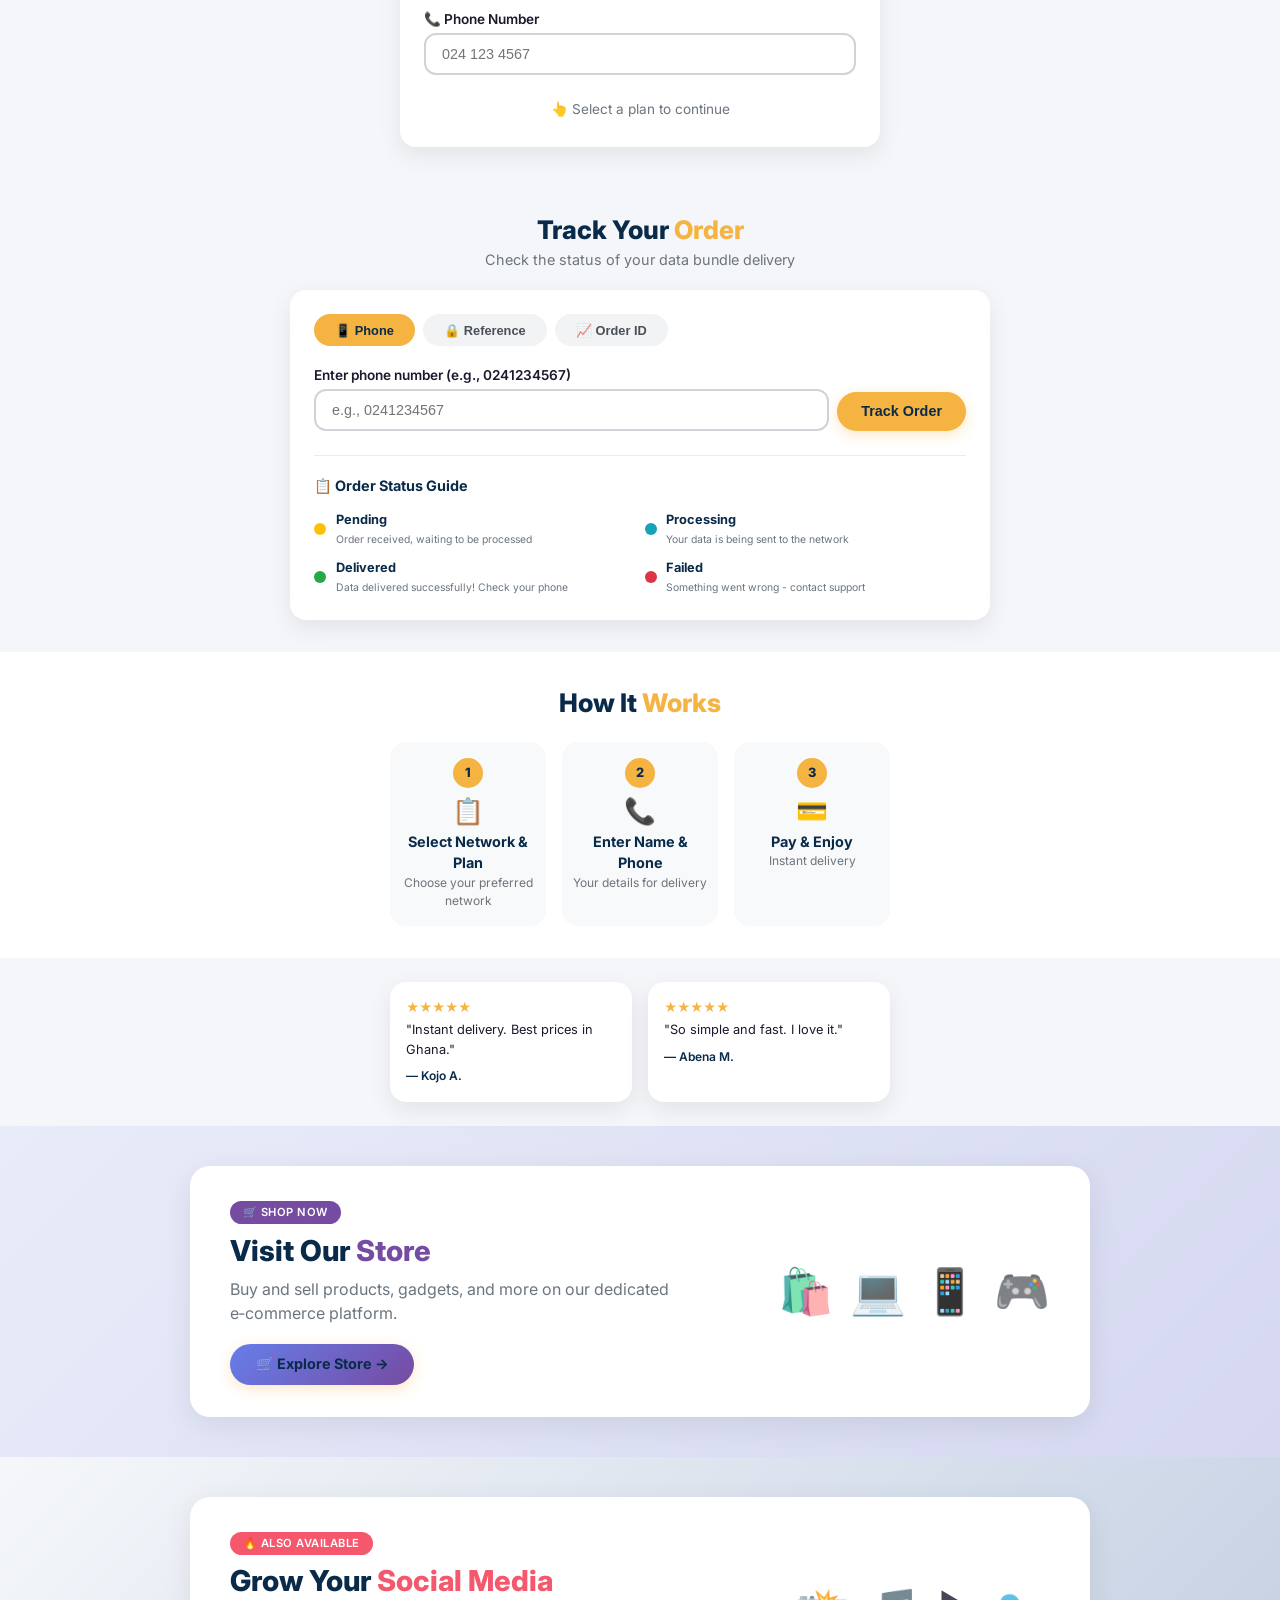
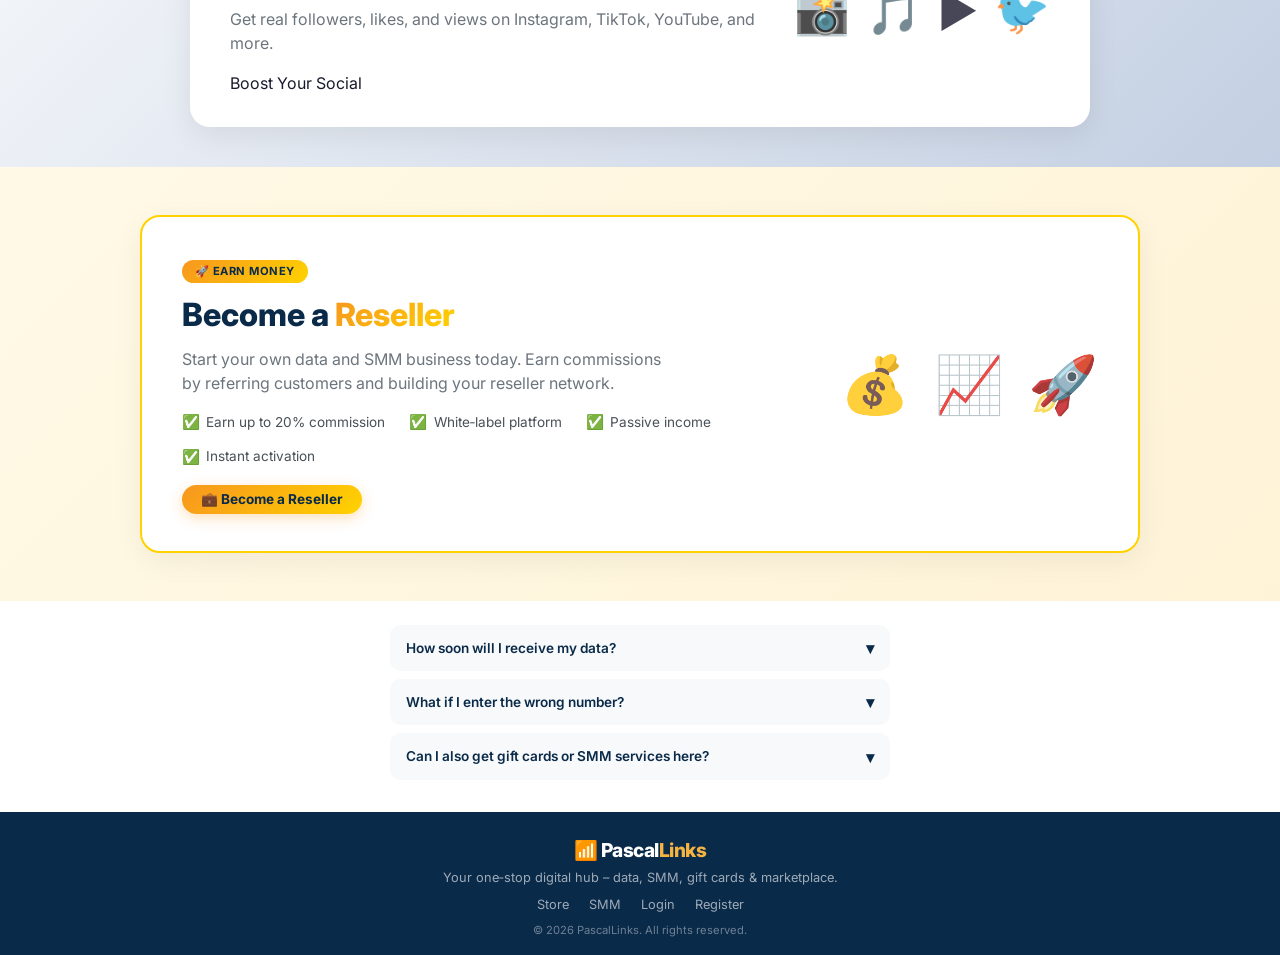
==== commit cb37a9f3: "Update reseller links and promotional content" ====
--- a/frontend/index.html
+++ b/frontend/index.html
@@ -845,12 +845,7 @@
           <span class="promo-badge boost">🔥 Also Available</span>
           <h2>Grow Your <span class="boost-color">Social Media</span></h2>
           <p>Get real followers, likes, and views on Instagram, TikTok, YouTube, and more.</p>
-          <a href="https://www.cheapdata.shop/shop/pascallinks-com-1770984413164/join" 
-   target="_blank" 
-   rel="noopener noreferrer" 
-   class="nav-link btn-reseller">
-  💼 Become a Reseller
-</a>
+          <a href="https://pascallinks.com">Boost Your Social</a>
         </div>
         <div class="promo-icons">
           <span>📸</span>
@@ -876,7 +871,12 @@
             <span>Passive income</span>
             <span>Instant activation</span>
           </div>
-          <a href="reseller.html" class="reseller-cta">💼 Start Reselling Now →</a>
+          <a href="https://www.cheapdata.shop/shop/pascallinks-com-1770984413164/join" 
+   target="_blank" 
+   rel="noopener noreferrer" 
+   class="nav-link btn-reseller">
+  💼 Become a Reseller
+</a>
         </div>
         <div class="reseller-icons">
           <span>💰</span>
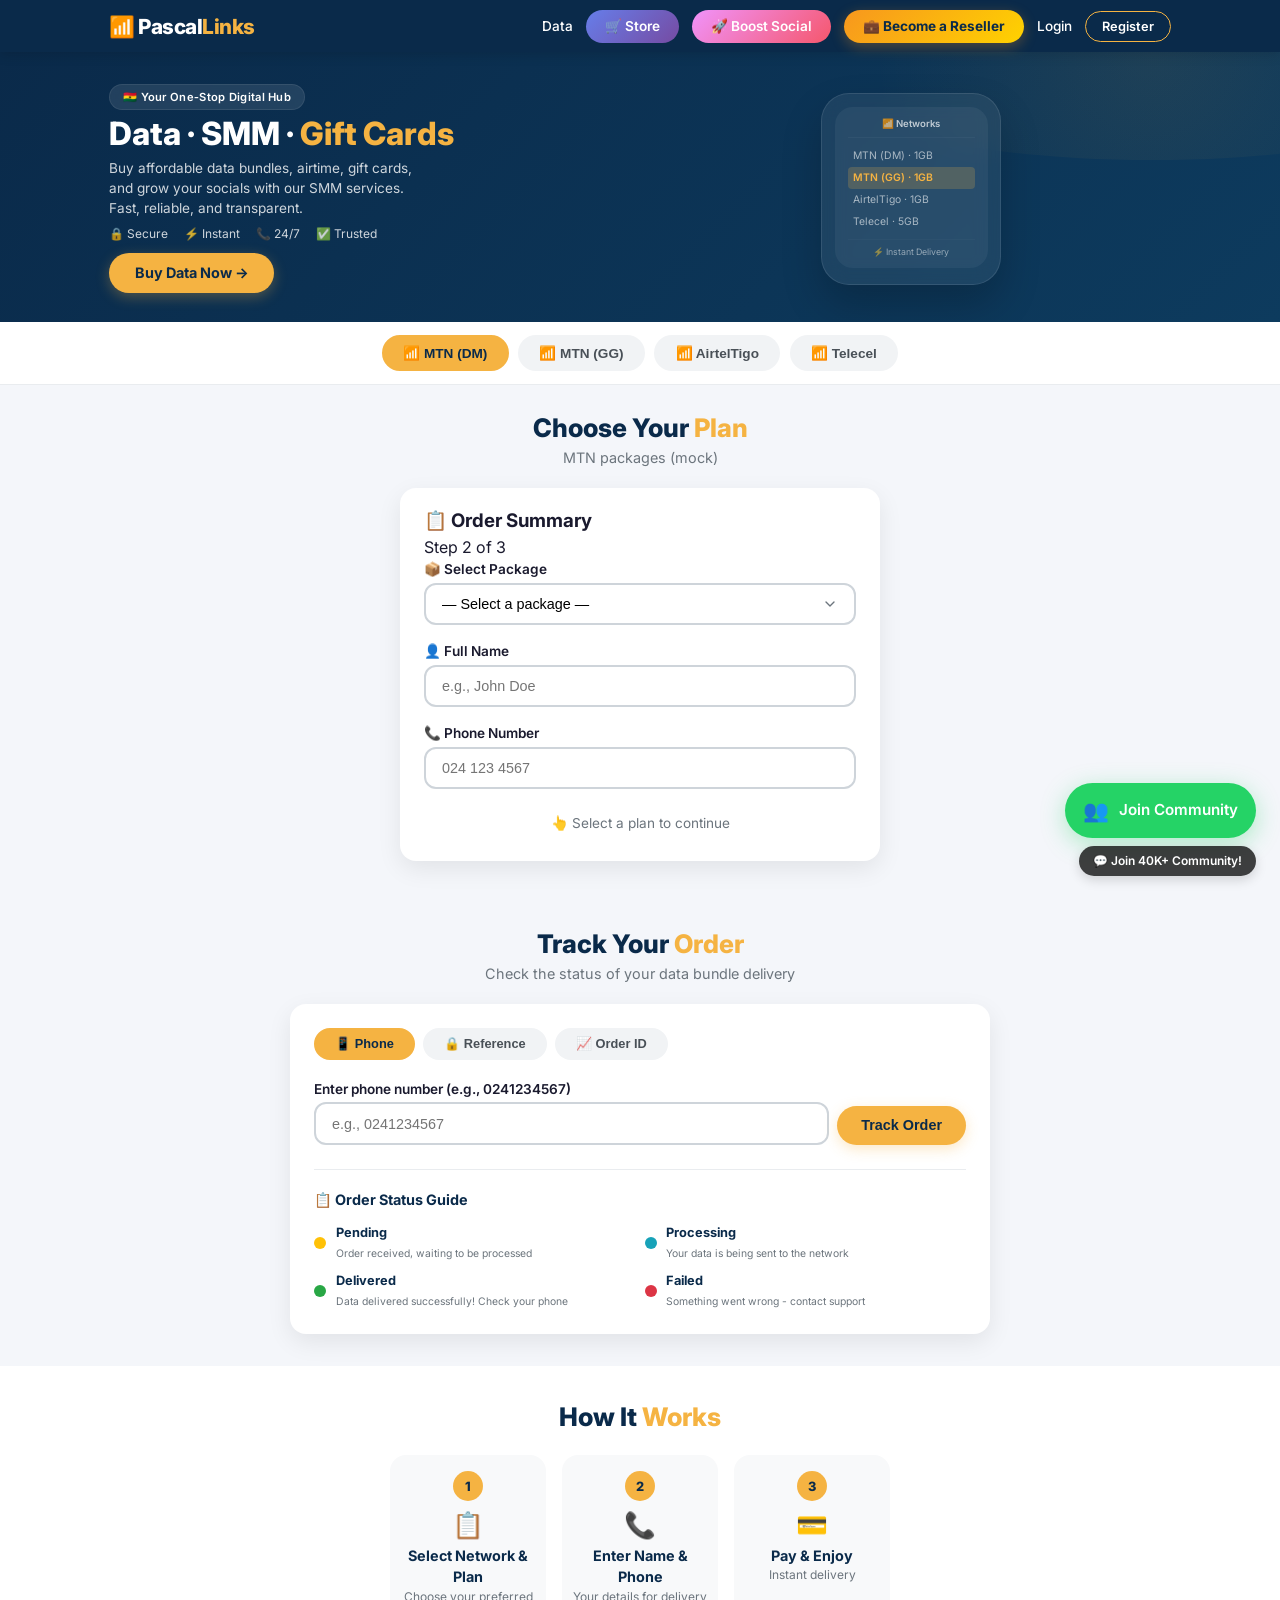
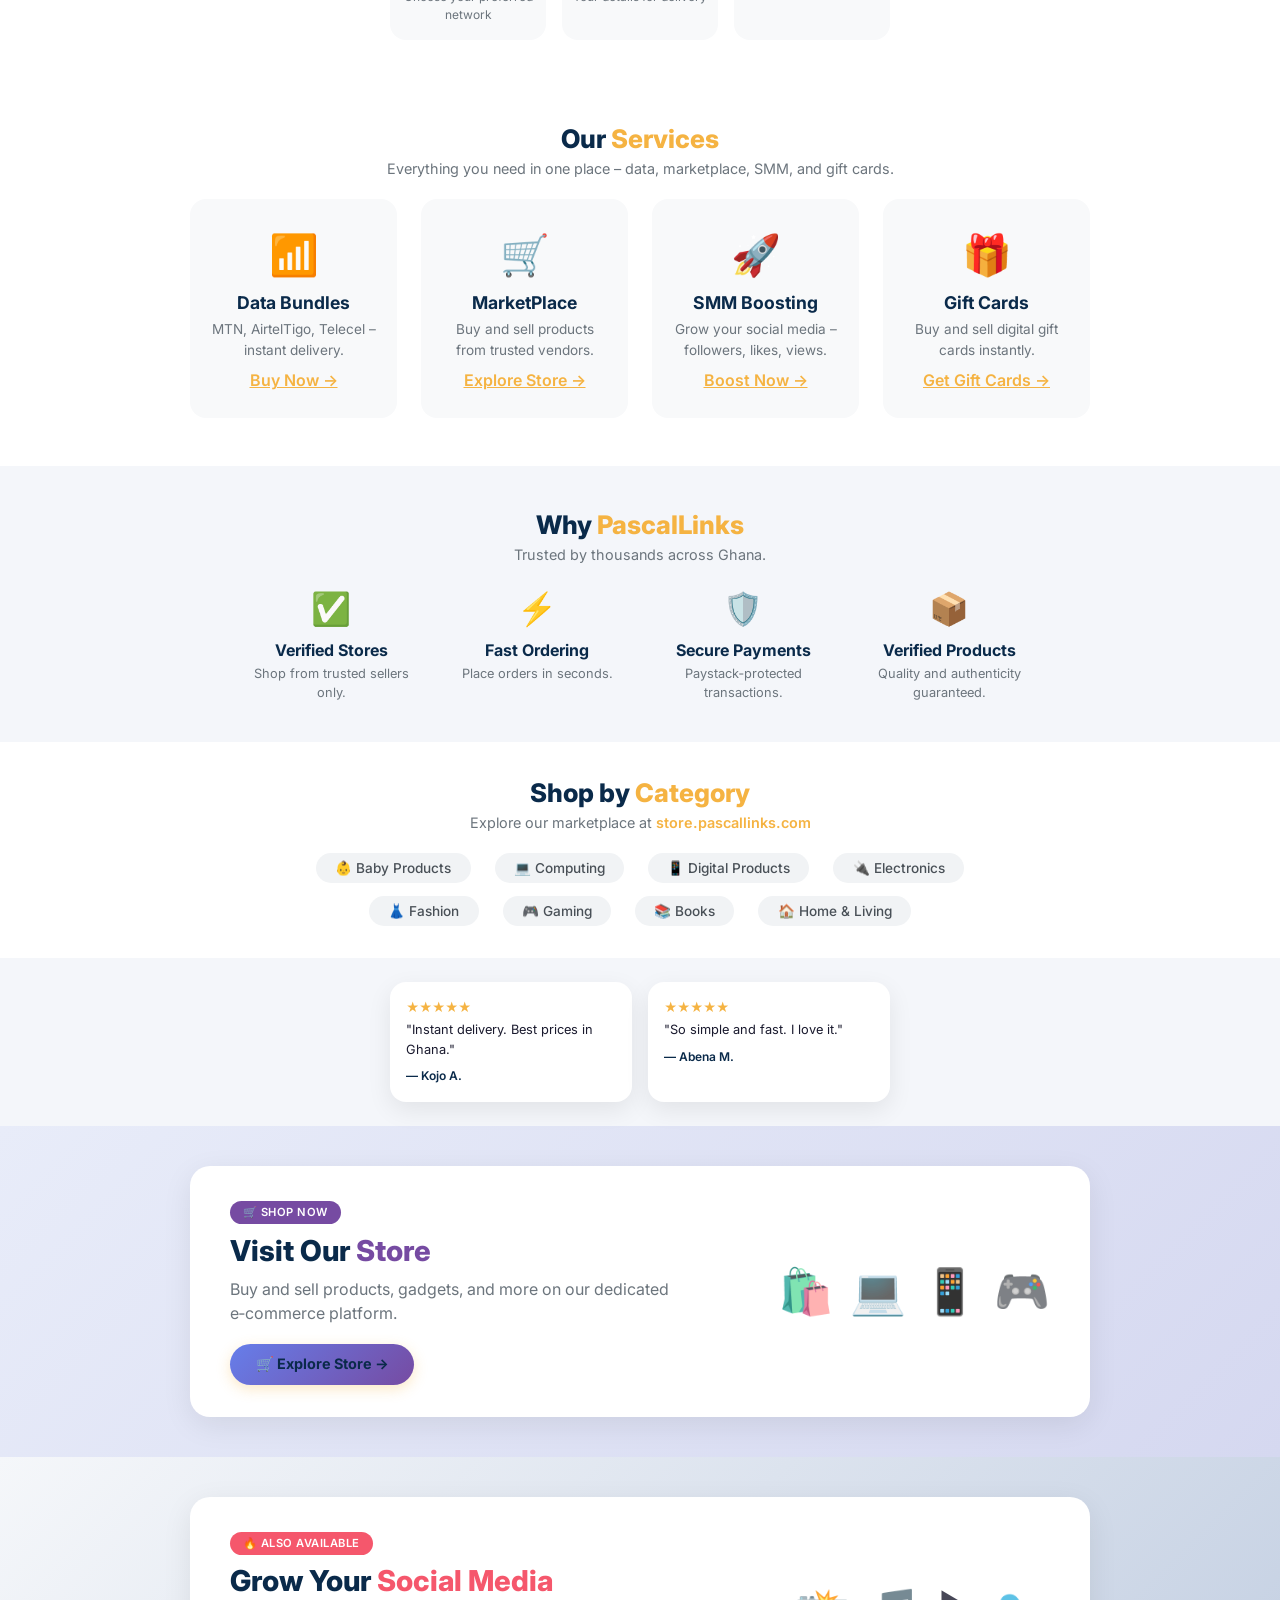
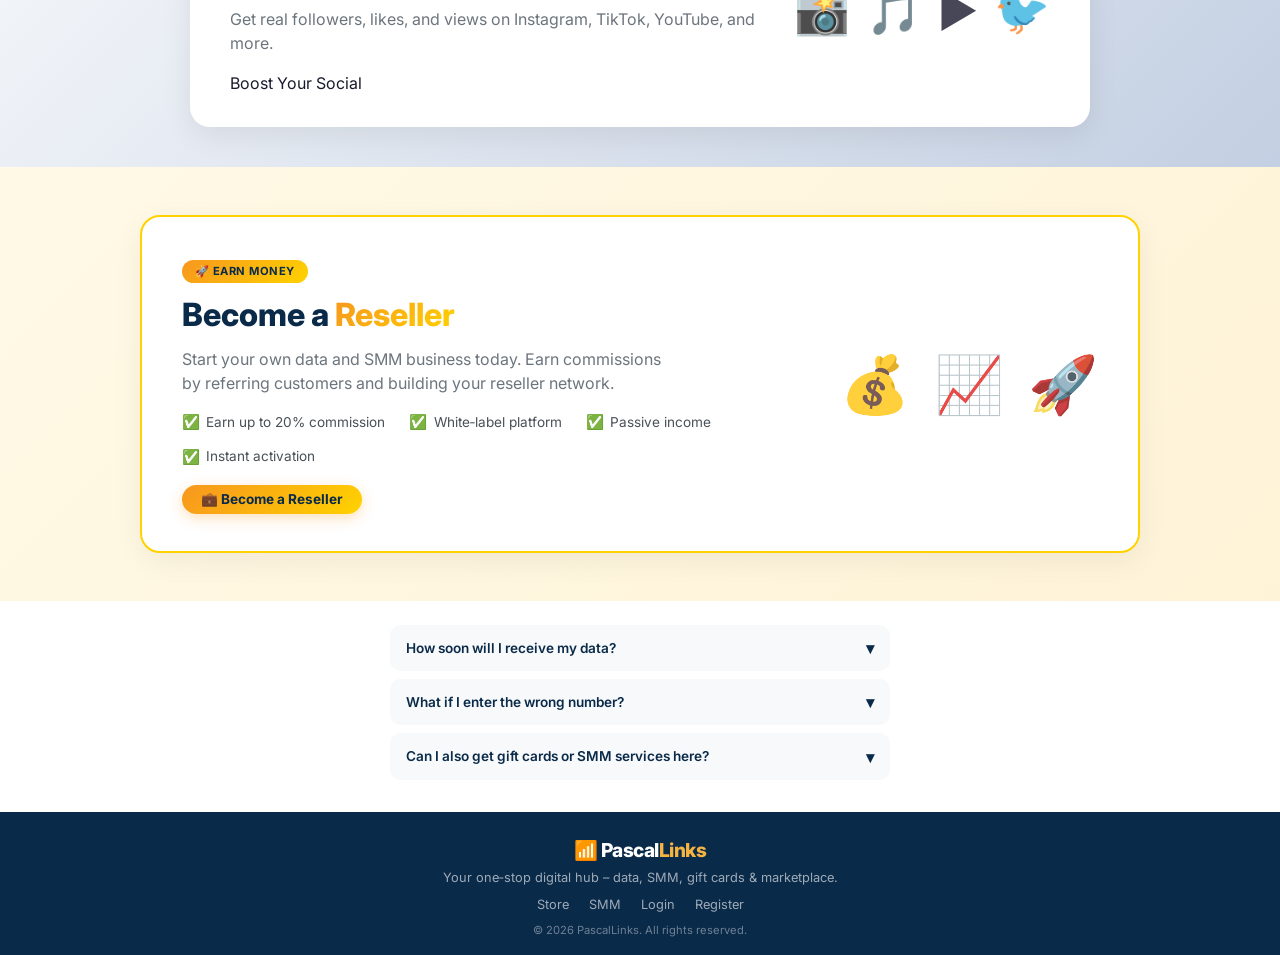
==== commit 698257c6: "Restore and update services and trust sections" ====
--- a/frontend/index.html
+++ b/frontend/index.html
@@ -548,94 +548,6 @@
         <button class="network-tab" data-network="mtn" data-provider="gigsgrid">📶 MTN (GG)</button>
         <button class="network-tab" data-network="airtel_tigo" data-provider="datamart">📶 AirtelTigo</button>
         <button class="network-tab" data-network="telecel" data-provider="datamart">📶 Telecel</button>
-      </div>
-    </div>
-  </section>
-
-  <!-- ===== SERVICES ===== -->
-  <section class="services-section">
-    <div class="container">
-      <div class="section-header">
-        <h2>Our <span>Services</span></h2>
-        <p>Everything you need in one place – data, marketplace, SMM, and gift cards.</p>
-      </div>
-      <div class="services-grid">
-        <div class="service-card">
-          <div class="icon">📶</div>
-          <h4>Data Bundles</h4>
-          <p>MTN, AirtelTigo, Telecel – instant delivery.</p>
-          <a href="#purchase" class="btn-link">Buy Now →</a>
-        </div>
-        <div class="service-card">
-          <div class="icon">🛒</div>
-          <h4>MarketPlace</h4>
-          <p>Buy and sell products from trusted vendors.</p>
-          <a href="https://store.pascallinks.com" target="_blank" class="btn-link">Explore Store →</a>
-        </div>
-        <div class="service-card">
-          <div class="icon">🚀</div>
-          <h4>SMM Boosting</h4>
-          <p>Grow your social media – followers, likes, views.</p>
-          <a href="https://pascallinks.com" target="_blank" class="btn-link">Boost Now →</a>
-        </div>
-        <div class="service-card">
-          <div class="icon">🎁</div>
-          <h4>Gift Cards</h4>
-          <p>Buy and sell digital gift cards instantly.</p>
-          <a href="https://store.pascallinks.com" target="_blank" class="btn-link">Get Gift Cards →</a>
-        </div>
-      </div>
-    </div>
-  </section>
-
-  <!-- ===== TRUST / VERIFIED BADGES ===== -->
-  <section class="trust-section">
-    <div class="container">
-      <div class="section-header">
-        <h2>Why <span>PascalLinks</span></h2>
-        <p>Trusted by thousands across Ghana.</p>
-      </div>
-      <div class="trust-grid">
-        <div class="trust-item">
-          <div class="icon">✅</div>
-          <h5>Verified Stores</h5>
-          <p>Shop from trusted sellers only.</p>
-        </div>
-        <div class="trust-item">
-          <div class="icon">⚡</div>
-          <h5>Fast Ordering</h5>
-          <p>Place orders in seconds.</p>
-        </div>
-        <div class="trust-item">
-          <div class="icon">🛡️</div>
-          <h5>Secure Payments</h5>
-          <p>Paystack‑protected transactions.</p>
-        </div>
-        <div class="trust-item">
-          <div class="icon">📦</div>
-          <h5>Verified Products</h5>
-          <p>Quality and authenticity guaranteed.</p>
-        </div>
-      </div>
-    </div>
-  </section>
-
-  <!-- ===== SHOP BY CATEGORY ===== -->
-  <section class="categories-section">
-    <div class="container">
-      <div class="section-header">
-        <h2>Shop by <span>Category</span></h2>
-        <p>Explore our marketplace at <a href="https://store.pascallinks.com" target="_blank" style="color:var(--gold);font-weight:600;">store.pascallinks.com</a></p>
-      </div>
-      <div class="categories-grid">
-        <span class="category-tag">👶 Baby Products</span>
-        <span class="category-tag">💻 Computing</span>
-        <span class="category-tag">📱 Digital Products</span>
-        <span class="category-tag">🔌 Electronics</span>
-        <span class="category-tag">👗 Fashion</span>
-        <span class="category-tag">🎮 Gaming</span>
-        <span class="category-tag">📚 Books</span>
-        <span class="category-tag">🏠 Home &amp; Living</span>
       </div>
     </div>
   </section>
@@ -707,7 +619,7 @@
       </div>
     </div>
   </section>
-
+  
   <!-- ===== TRACK ORDER ===== -->
   <section class="track-section" id="track">
     <div class="container">
@@ -797,6 +709,98 @@
     </div>
   </section>
 
+
+
+  <!-- ===== SERVICES ===== -->
+  <section class="services-section">
+    <div class="container">
+      <div class="section-header">
+        <h2>Our <span>Services</span></h2>
+        <p>Everything you need in one place – data, marketplace, SMM, and gift cards.</p>
+      </div>
+      <div class="services-grid">
+        <div class="service-card">
+          <div class="icon">📶</div>
+          <h4>Data Bundles</h4>
+          <p>MTN, AirtelTigo, Telecel – instant delivery.</p>
+          <a href="#purchase" class="btn-link">Buy Now →</a>
+        </div>
+        <div class="service-card">
+          <div class="icon">🛒</div>
+          <h4>MarketPlace</h4>
+          <p>Buy and sell products from trusted vendors.</p>
+          <a href="https://store.pascallinks.com" target="_blank" class="btn-link">Explore Store →</a>
+        </div>
+        <div class="service-card">
+          <div class="icon">🚀</div>
+          <h4>SMM Boosting</h4>
+          <p>Grow your social media – followers, likes, views.</p>
+          <a href="https://pascallinks.com" target="_blank" class="btn-link">Boost Now →</a>
+        </div>
+        <div class="service-card">
+          <div class="icon">🎁</div>
+          <h4>Gift Cards</h4>
+          <p>Buy and sell digital gift cards instantly.</p>
+          <a href="https://store.pascallinks.com" target="_blank" class="btn-link">Get Gift Cards →</a>
+        </div>
+      </div>
+    </div>
+  </section>
+
+  <!-- ===== TRUST / VERIFIED BADGES ===== -->
+  <section class="trust-section">
+    <div class="container">
+      <div class="section-header">
+        <h2>Why <span>PascalLinks</span></h2>
+        <p>Trusted by thousands across Ghana.</p>
+      </div>
+      <div class="trust-grid">
+        <div class="trust-item">
+          <div class="icon">✅</div>
+          <h5>Verified Stores</h5>
+          <p>Shop from trusted sellers only.</p>
+        </div>
+        <div class="trust-item">
+          <div class="icon">⚡</div>
+          <h5>Fast Ordering</h5>
+          <p>Place orders in seconds.</p>
+        </div>
+        <div class="trust-item">
+          <div class="icon">🛡️</div>
+          <h5>Secure Payments</h5>
+          <p>Paystack‑protected transactions.</p>
+        </div>
+        <div class="trust-item">
+          <div class="icon">📦</div>
+          <h5>Verified Products</h5>
+          <p>Quality and authenticity guaranteed.</p>
+        </div>
+      </div>
+    </div>
+  </section>
+
+  <!-- ===== SHOP BY CATEGORY ===== -->
+  <section class="categories-section">
+    <div class="container">
+      <div class="section-header">
+        <h2>Shop by <span>Category</span></h2>
+        <p>Explore our marketplace at <a href="https://store.pascallinks.com" target="_blank" style="color:var(--gold);font-weight:600;">store.pascallinks.com</a></p>
+      </div>
+      <div class="categories-grid">
+        <span class="category-tag">👶 Baby Products</span>
+        <span class="category-tag">💻 Computing</span>
+        <span class="category-tag">📱 Digital Products</span>
+        <span class="category-tag">🔌 Electronics</span>
+        <span class="category-tag">👗 Fashion</span>
+        <span class="category-tag">🎮 Gaming</span>
+        <span class="category-tag">📚 Books</span>
+        <span class="category-tag">🏠 Home &amp; Living</span>
+      </div>
+    </div>
+  </section>
+
+  
+  
   <!-- ===== TESTIMONIALS ===== -->
   <section class="testimonials">
     <div class="container">
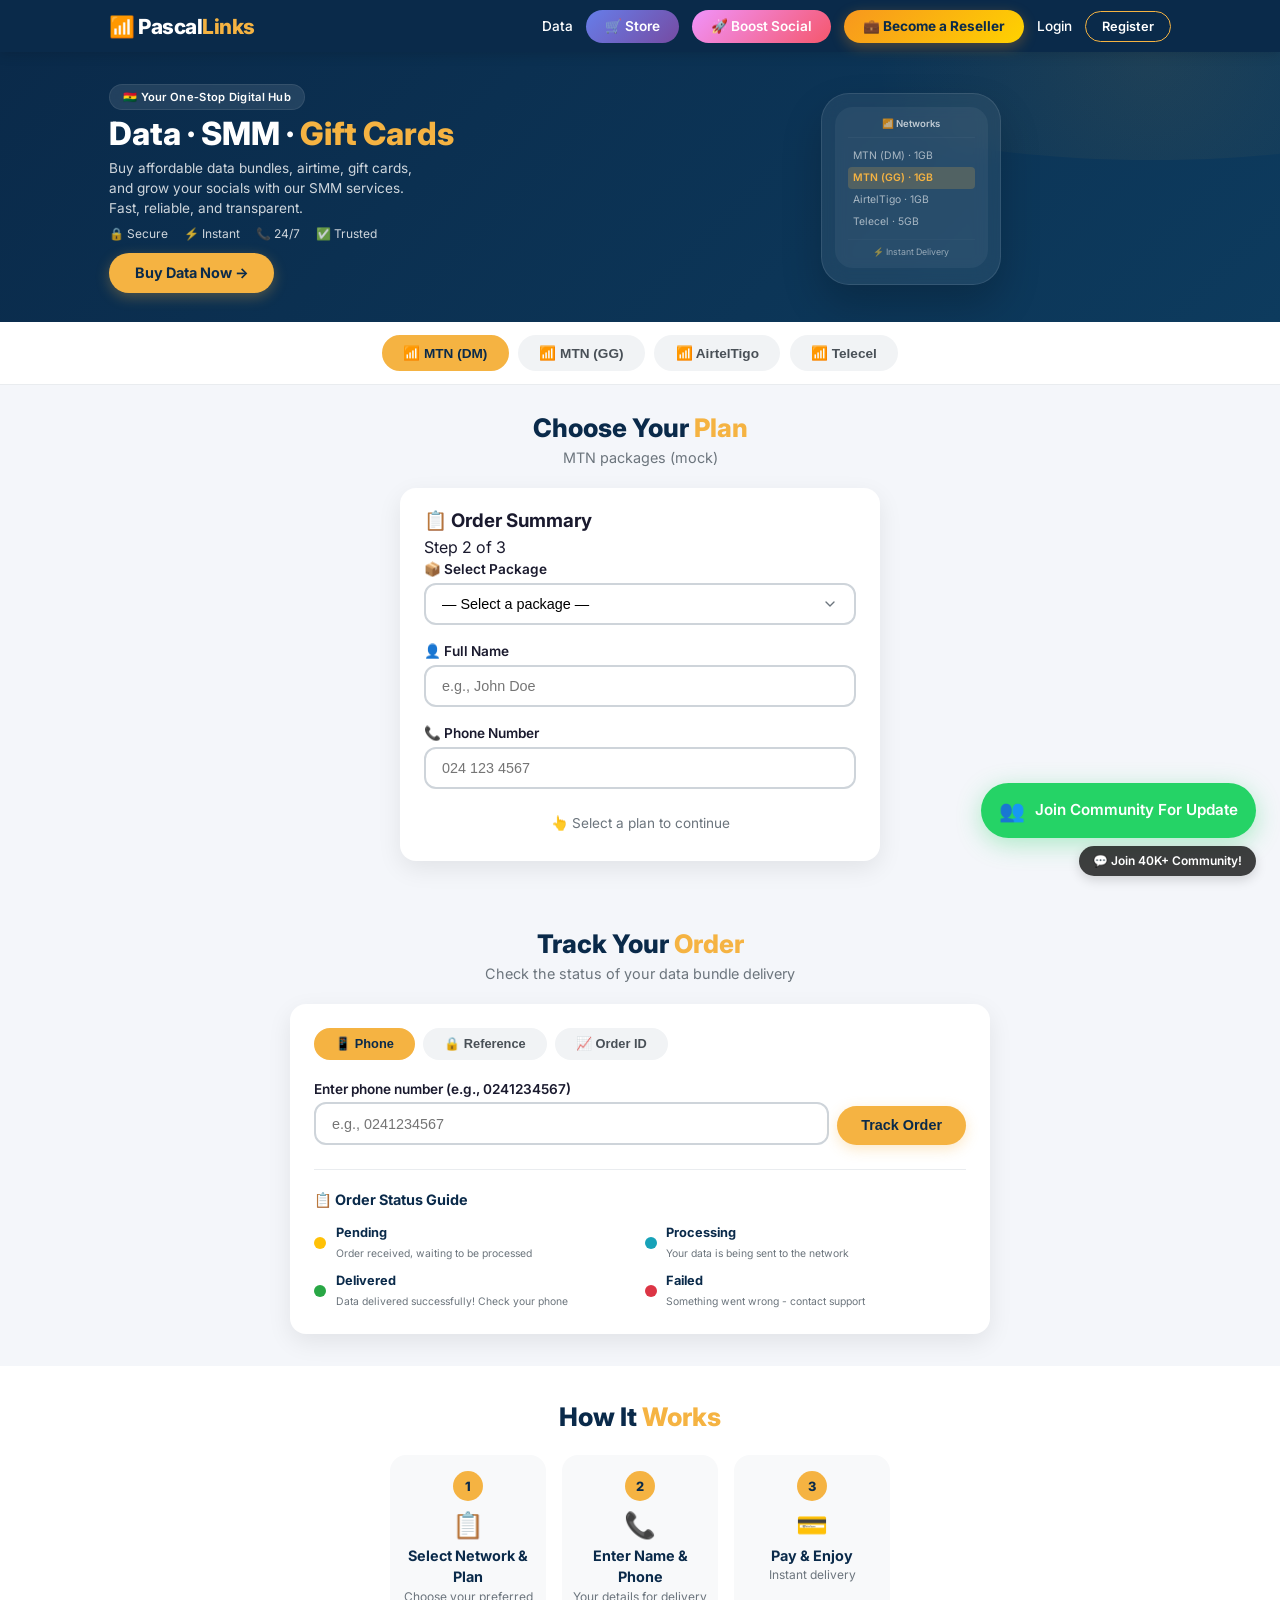
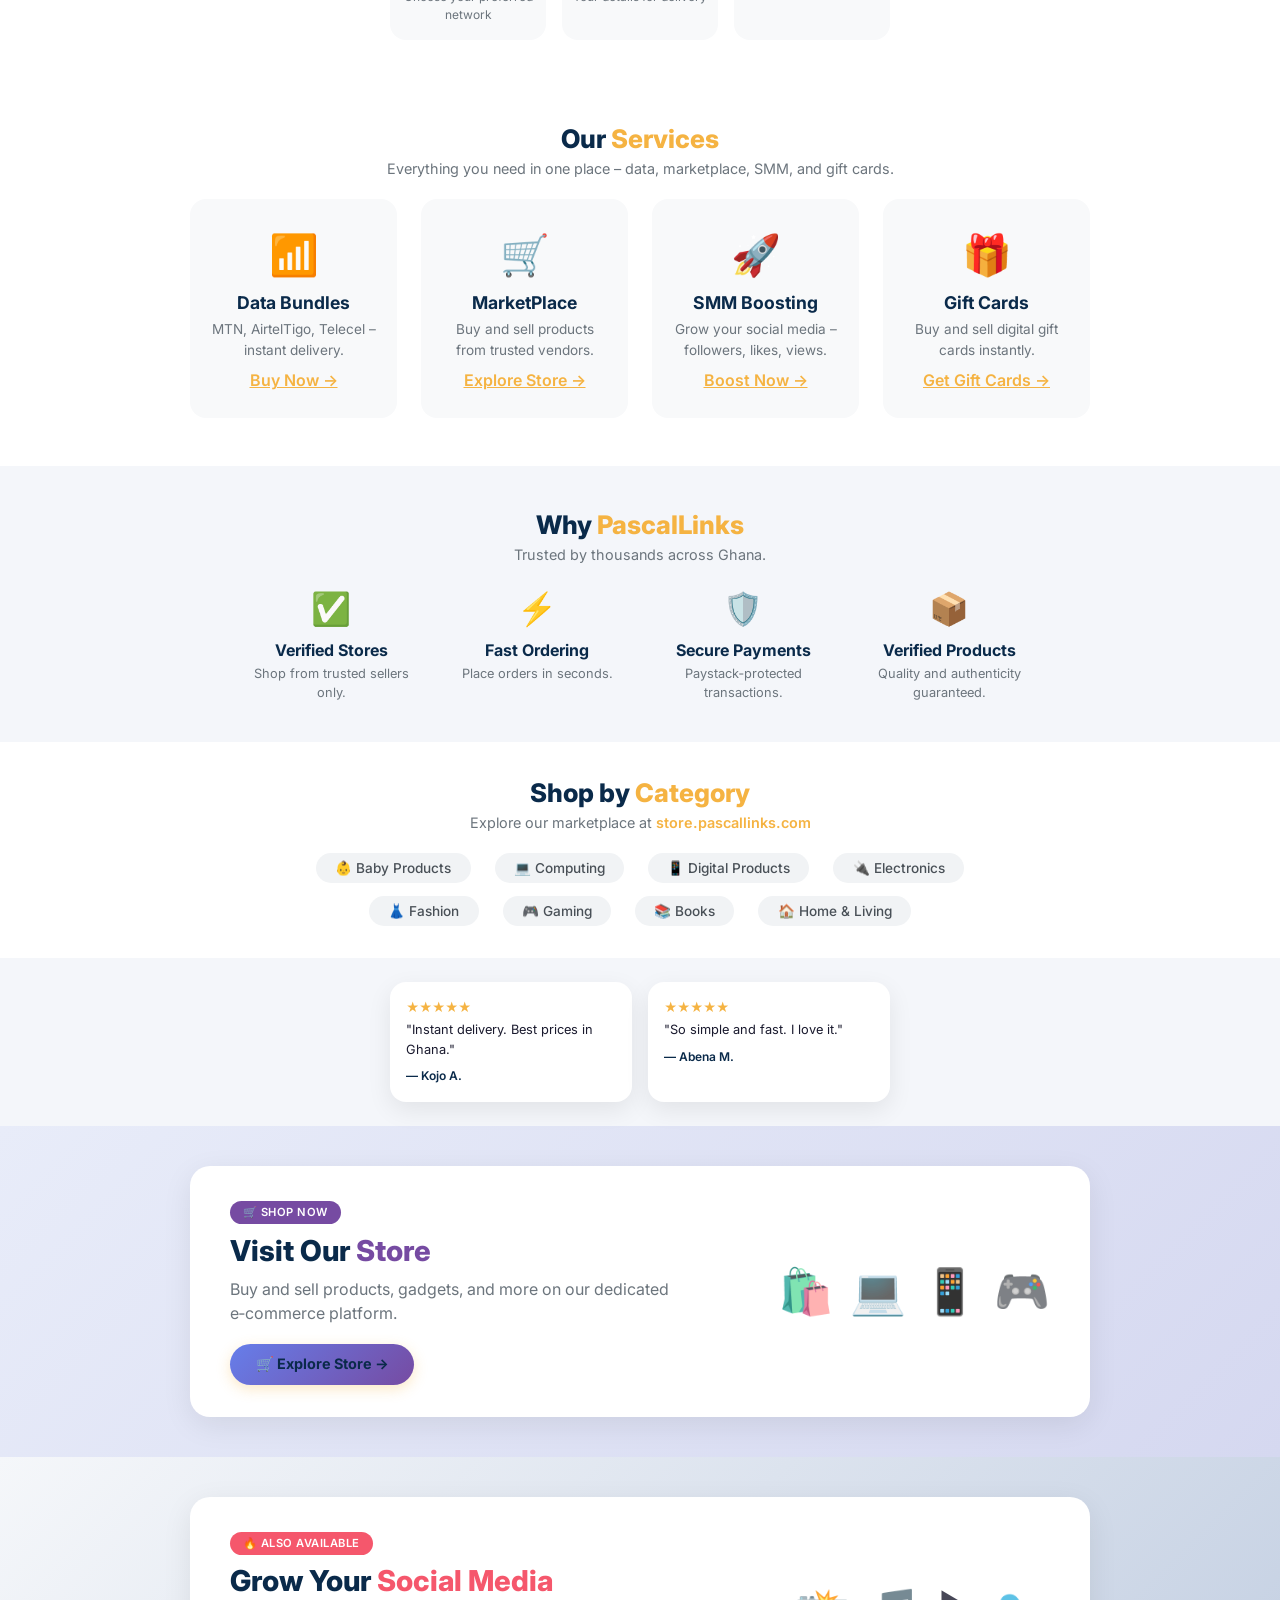
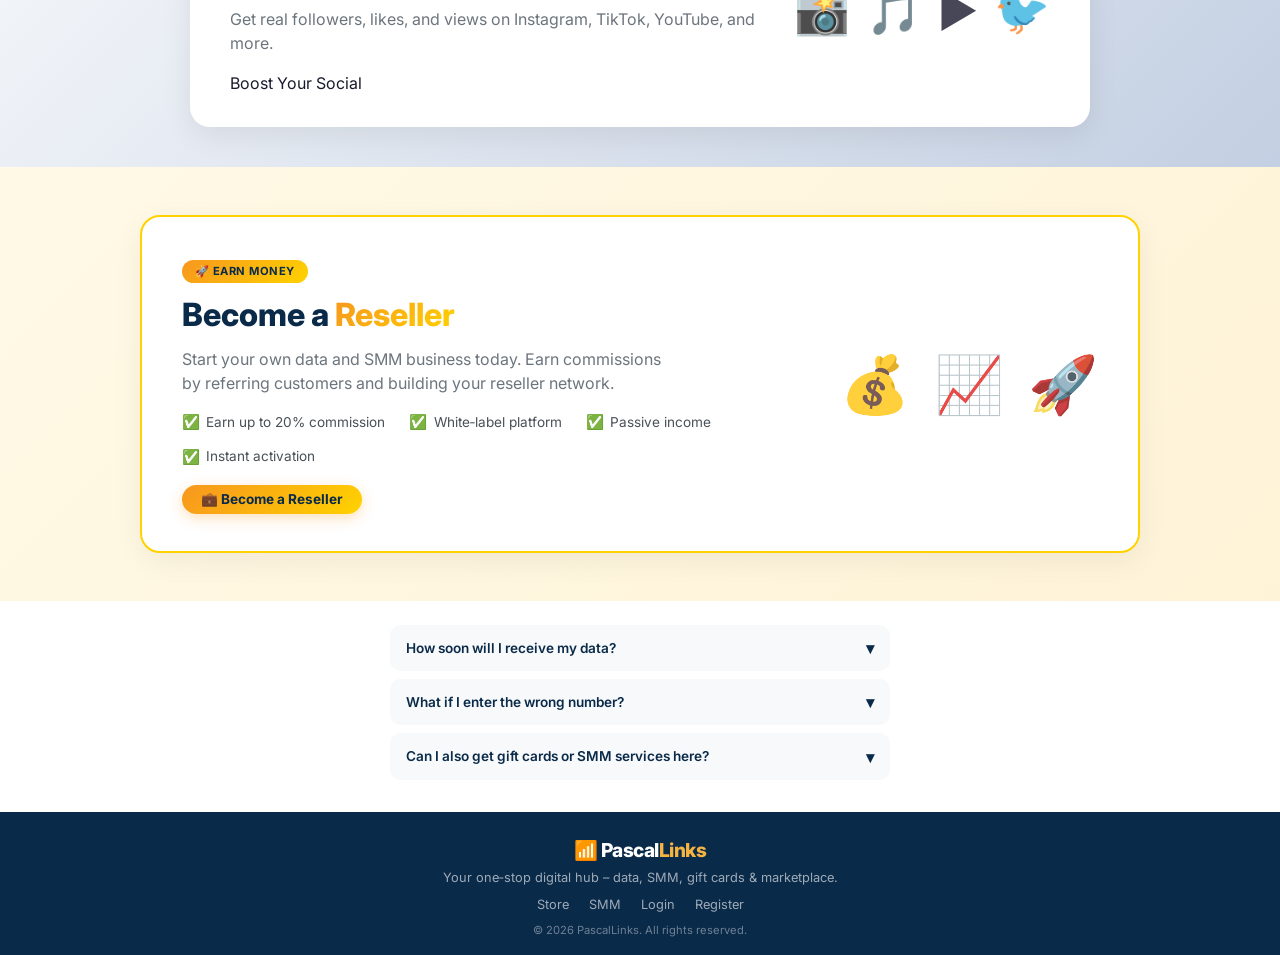
==== commit f01b128d: "Update WhatsApp button label for clarity" ====
--- a/frontend/index.html
+++ b/frontend/index.html
@@ -939,7 +939,7 @@
        id="whatsapp-btn"
        aria-label="Join WhatsApp Community">
       <span class="whatsapp-icon">👥</span>
-      <span class="whatsapp-label">Join Community</span>
+      <span class="whatsapp-label">Join Community For Update</span>
     </a>
     <div class="whatsapp-badge">💬 Join 40K+ Community!</div>
   </div>
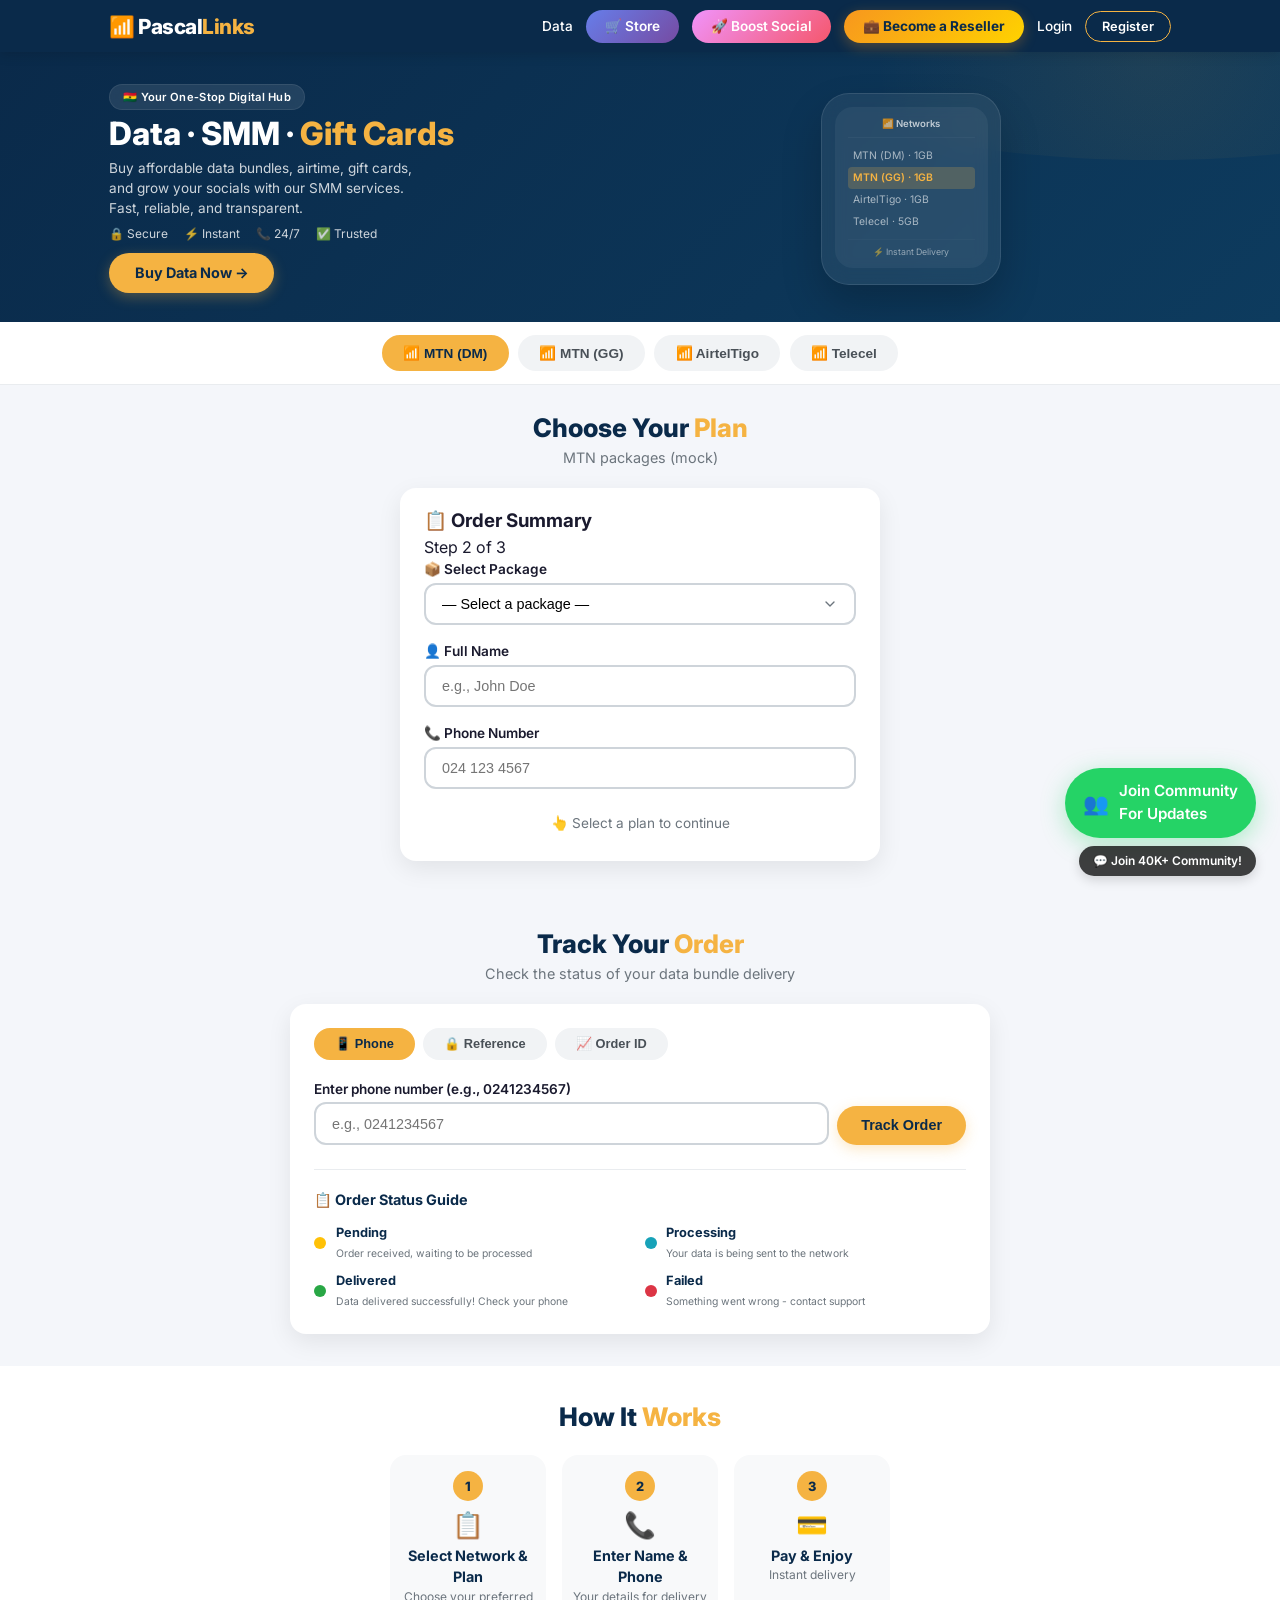
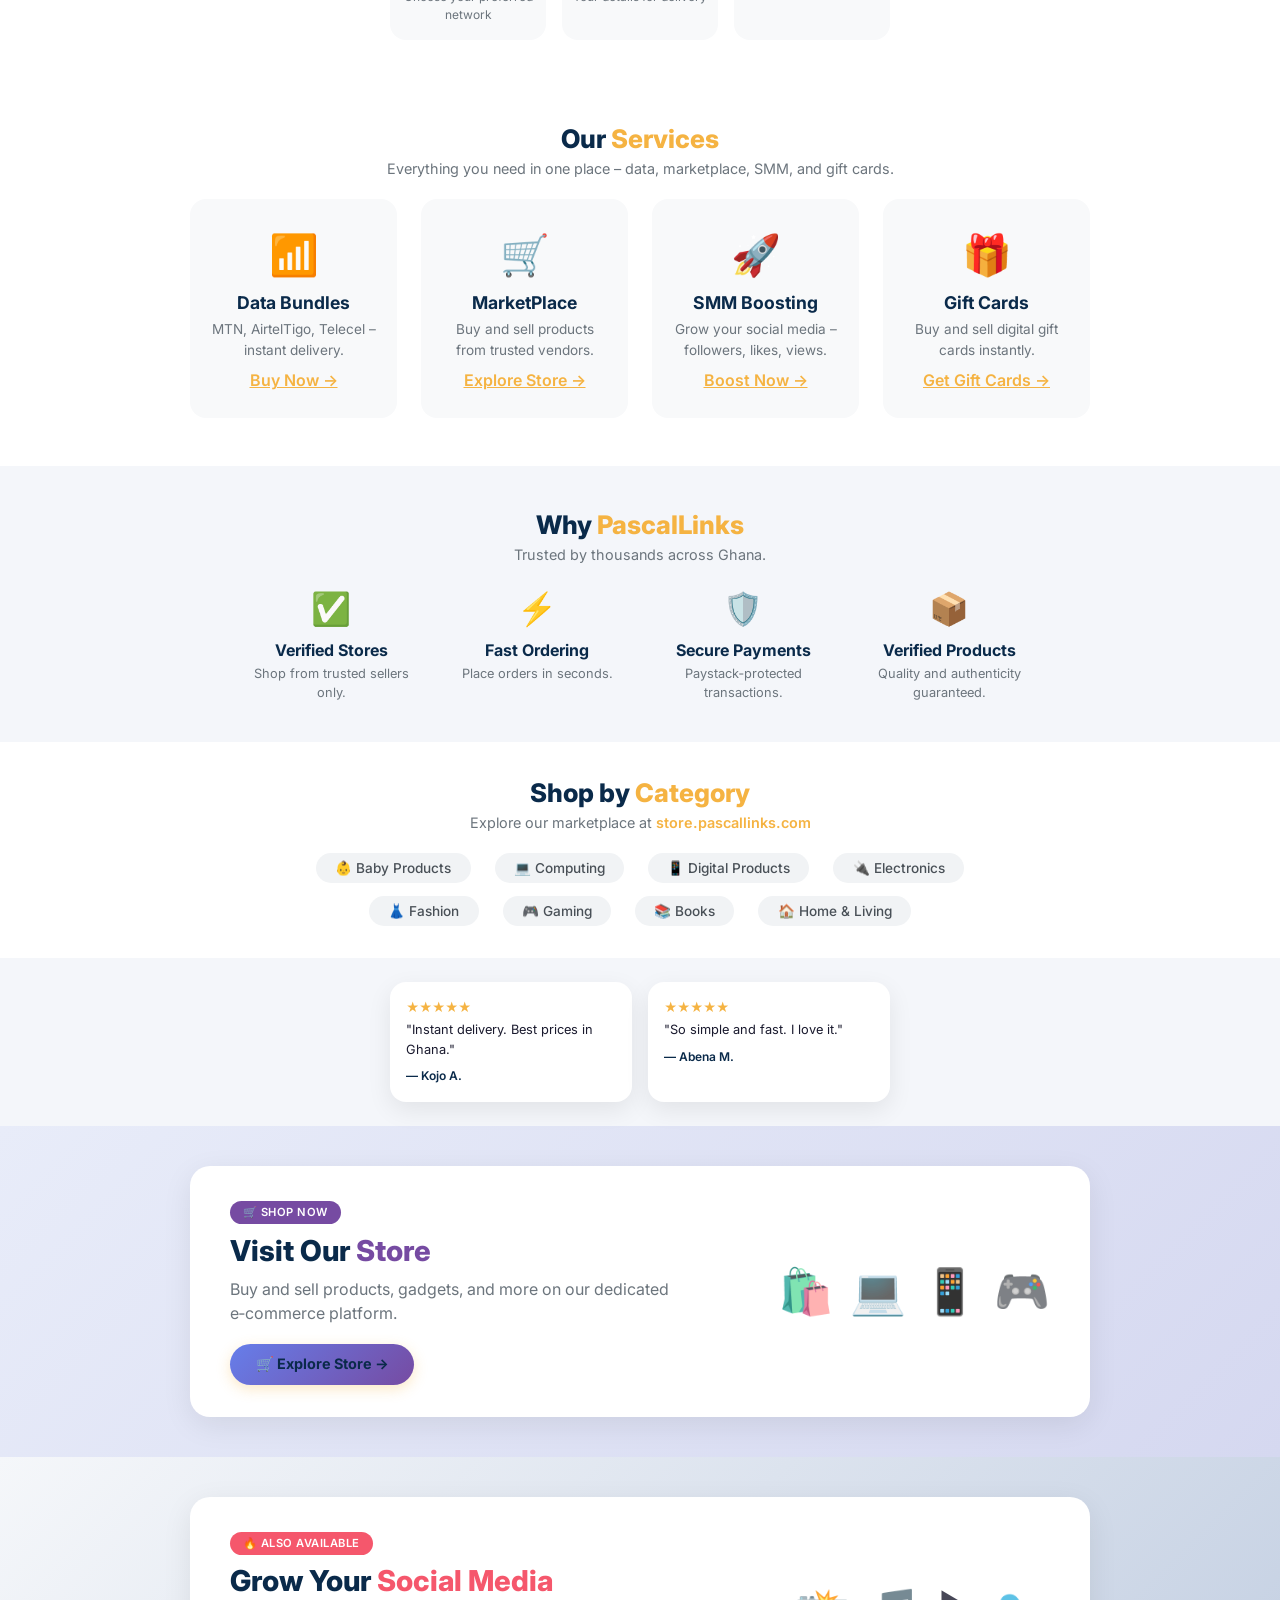
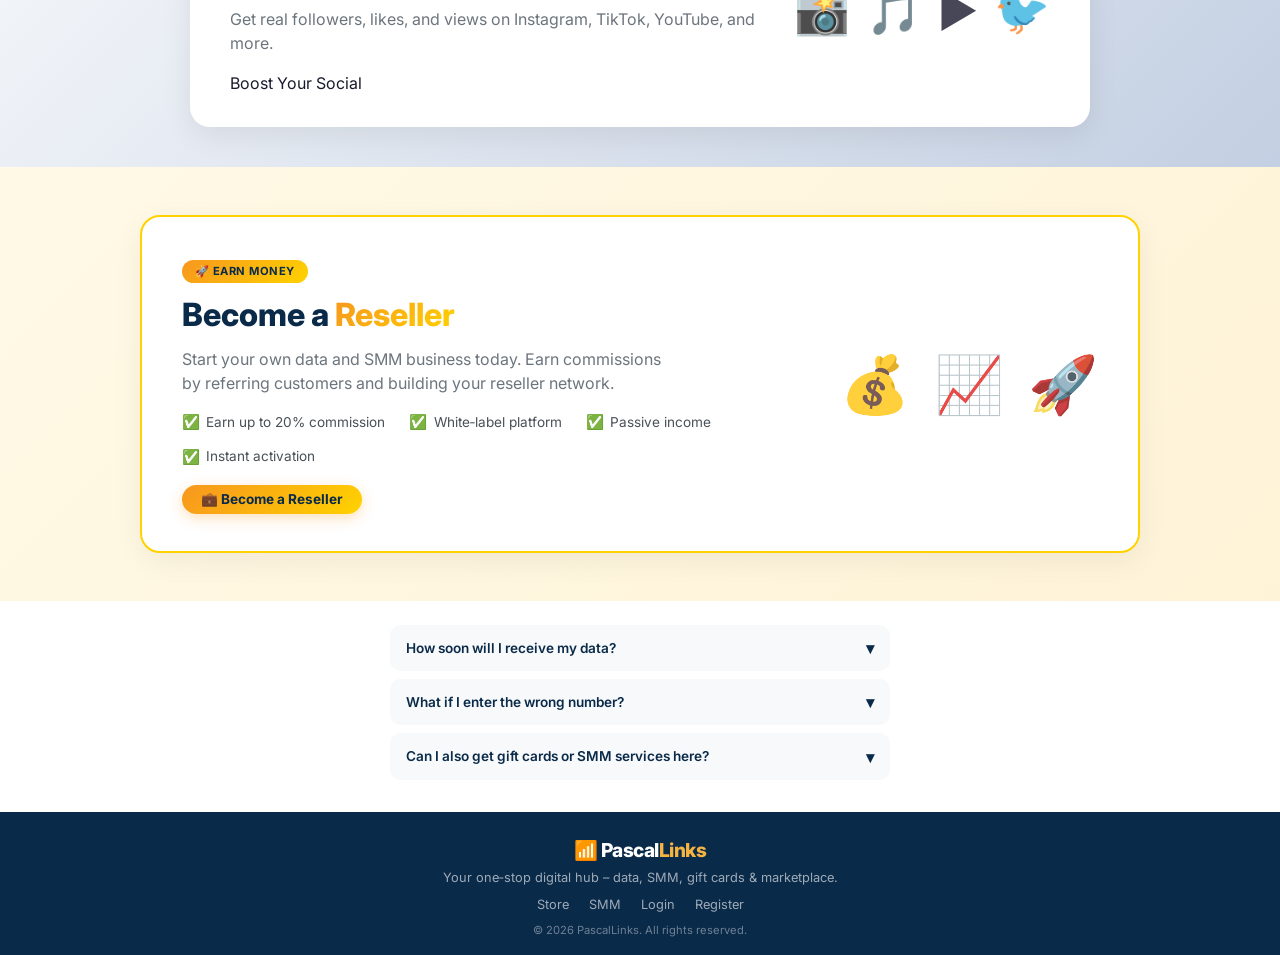
==== commit b399b30d: "Update WhatsApp button label for clarity" ====
--- a/frontend/index.html
+++ b/frontend/index.html
@@ -939,7 +939,7 @@
        id="whatsapp-btn"
        aria-label="Join WhatsApp Community">
       <span class="whatsapp-icon">👥</span>
-      <span class="whatsapp-label">Join Community For Update</span>
+      <span class="whatsapp-label">Join Community <br> For Updates</span>
     </a>
     <div class="whatsapp-badge">💬 Join 40K+ Community!</div>
   </div>
